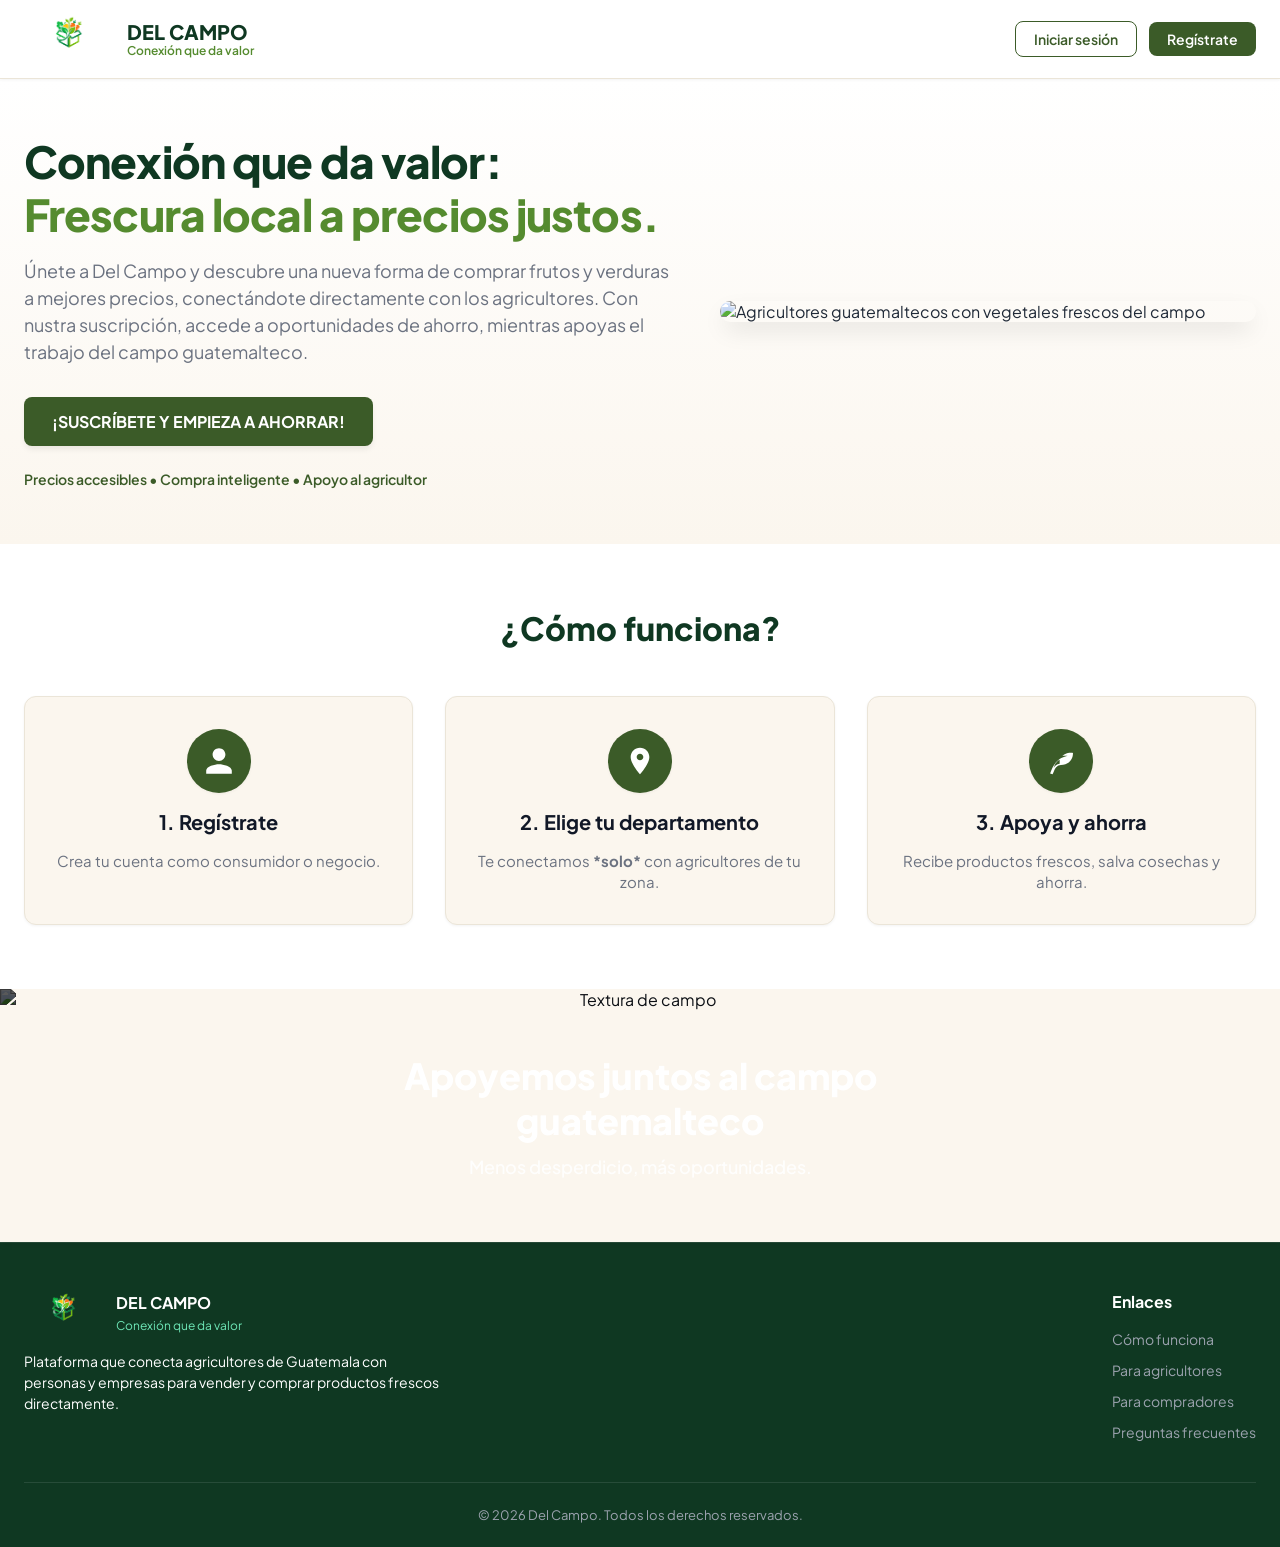
==== perfilUsuario.html @ 49b2fa4a "agregando archivos de proyecto nuevo" ====
<!DOCTYPE html>
<html lang="es">

<head>
  <meta charset="utf-8">
  <meta name="viewport" content="width=device-width, initial-scale=1.0">
  <title>Panel de Control del Agricultor - Del Campo</title>

  <!-- Favicon redondeado -->
  <link rel="icon" href="./assets/LogoDelCampo.png" type="image/png">

  <!-- Phosphor Icons -->
  <script src="https://unpkg.com/@phosphor-icons/web"></script>

  <!-- Estilos Globales Compartidos -->
  <link rel="stylesheet" href="./style/style.css">
</head>

<body class="dashboard-body">

  <!-- Sidebar / Navegación Lateral -->
  <aside class="sidebar" data-purpose="navigation-sidebar">
    <div class="sidebar-top">
      <div class="brand-logo-container">
        <img src="./assets/LogoDelCampo.png" alt="Del Campo Guatemala" class="brand-logo">
        <span class="brand-title">DEL CAMPO</span>
        <span class="brand-tagline">Conexión que da valor</span>
      </div>

      <nav class="sidebar-nav">
        <a href="#" class="nav-item active">
          <i class="ph ph-house"></i>
          <span>Inicio</span>
        </a>
        <a href="marketPlace.html" class="nav-item">
          <i class="ph ph-storefront"></i>
          <span>Mercado</span>
        </a>
        <a href="#" class="nav-item">
          <i class="ph ph-package"></i>
          <span>Productos</span>
        </a>
        <a href="#" class="nav-item">
          <i class="ph ph-circles-four"></i>
          <span>Inventario</span>
        </a>
        <a href="#" class="nav-item">
          <i class="ph ph-shopping-cart"></i>
          <span>Pedidos</span>
        </a>
        <a href="#" class="nav-item">
          <i class="ph ph-chart-line"></i>
          <span>Ventas</span>
        </a>
        <a href="#" class="nav-item">
          <i class="ph ph-currency-circle-dollar"></i>
          <span>Finanzas</span>
        </a>
        <a href="#" class="nav-item">
          <i class="ph ph-chat-circle-dots"></i>
          <span>Mensajes</span>
        </a>
        <a href="#" class="nav-item">
          <i class="ph ph-gear"></i>
          <span>Configuración</span>
        </a>
      </nav>
    </div>

    <div class="sidebar-bottom">
      <a href="https://wa.me/" target="_blank" rel="noopener noreferrer" class="help-card">
        <div class="help-icon-wrapper">
          <i class="ph ph-headset"></i>
        </div>
        <div class="help-text">
          <p class="help-title">¿Necesitas ayuda?</p>
          <p class="help-subtitle">Contáctanos</p>
        </div>
      </a>
    </div>
  </aside>

  <!-- Contenido Principal -->
  <main class="main-content">
    <!-- Header Superior -->
    <header class="dashboard-header">
      <div class="header-greeting">
        <div class="greeting-title">
          <h1 id="greeting-title-text">¡Hola, Juan Pérez!</h1>
          <span class="emoji">🌱</span>
        </div>
        <p class="greeting-subtitle">Panel de Control del Agricultor - Chimaltenango</p>
      </div>

      <div class="header-actions">
        <button id="btn-notifications" class="icon-btn" aria-label="Notificaciones">
          <i class="ph ph-bell"></i>
          <span class="notification-badge">3</span>
        </button>

        <!-- MENÚ FLOTANTE CON DESPLEGABLE Y CERRAR SESIÓN -->
        <div class="user-dropdown-container">
          <button type="button" id="user-menu-btn" class="user-menu-btn" aria-haspopup="true" aria-expanded="false">
            <img id="user-avatar"
              src="https://lh3.googleusercontent.com/aida-public/[base64]"
              alt="Avatar de usuario" class="user-avatar-img">
            <span id="user-display-name" class="user-display-name">Juan Pérez</span>
            <i class="ph ph-caret-down dropdown-icon"></i>
          </button>

          <!-- Menú desplegable -->
          <div id="user-dropdown-menu" class="user-dropdown-menu">
            <div class="dropdown-header">
              <p id="dropdown-user-name" class="dropdown-user-name">Juan Pérez</p>
              <span id="dropdown-user-role" class="dropdown-user-role">Agricultor</span>
            </div>
            <hr class="dropdown-divider">
            <ul class="dropdown-links">
              <li>
                <a href="marketPlace.html"><i class="ph ph-storefront"></i> Ir al Mercado</a>
              </li>
              <li>
                <button type="button" id="btn-logout" class="dropdown-logout-btn">
                  <i class="ph ph-sign-out"></i> Cerrar sesión
                </button>
              </li>
            </ul>
          </div>
        </div>

        <button id="btn-open-upload-modal" class="btn btn-primary">
          <i class="ph ph-cloud-arrow-up"></i> + Subir Nuevo Producto
        </button>

      </div>
    </header>

    <!-- Área del Dashboard -->
    <div class="dashboard-container">
      <!-- Métricas -->
      <section class="metrics-section">
        <h2 class="section-title">Resumen de Mi Finca</h2>
        <div class="metrics-grid">

          <div class="metric-card">
            <div class="metric-body">
              <div class="metric-icon bg-forest">
                <i class="ph ph-chart-line-up"></i>
              </div>
              <div class="metric-data">
                <span class="metric-label">Ventas del Mes</span>
                <span class="metric-value">Q. 2,150.00</span>
              </div>
            </div>
            <div class="metric-footer">
              <a href="#" class="metric-link">Ver detalles</a>
            </div>
          </div>

          <div class="metric-card">
            <div class="metric-body">
              <div class="metric-icon bg-amber">
                <i class="ph ph-package"></i>
              </div>
              <div class="metric-data">
                <span class="metric-label">Pedidos Pendientes</span>
                <span class="metric-value">5 Pedidos</span>
              </div>
            </div>
            <div class="metric-footer">
              <a href="#" class="metric-link">Ver pedidos</a>
            </div>
          </div>

          <div class="metric-card">
            <div class="metric-body">
              <div class="metric-icon bg-[#82B24C]">
                <i class="ph ph-plant"></i>
              </div>
              <div class="metric-data">
                <span class="metric-label">Productos Activos</span>
                <span class="metric-value">14 Cosechas</span>
              </div>
            </div>
            <div class="metric-footer">
              <a href="#" class="metric-link">Ver inventario</a>
            </div>
          </div>

          <div class="metric-card">
            <div class="metric-body">
              <div class="metric-icon bg-gold">
                <i class="ph ph-wallet"></i>
              </div>
              <div class="metric-data">
                <span class="metric-label">Ingresos Totales</span>
                <span class="metric-value">Q. 6,800.00</span>
              </div>
            </div>
            <div class="metric-footer">
              <a href="#" class="metric-link">Ver historial</a>
            </div>
          </div>

        </div>
      </section>

      <!-- Layout Split: Cosechas vs Pedidos -->
      <div class="dashboard-split">
        <!-- Inventario -->
        <section class="inventory-section">
          <h2 class="section-title">Mis Cosechas Actuales (Inventario)</h2>
          <div class="products-grid">

            <article class="product-card">
              <div class="product-card-top">
                <img
                  src="https://lh3.googleusercontent.com/aida-public/[base64]"
                  alt="Zanahoria Segunda" class="product-img">
                <div class="product-details">
                  <h3 class="product-title">Zanahoria Segunda</h3>
                  <p class="product-price"><strong>(Q.2.50/Lb)</strong> - Chimaltenango</p>
                  <p class="product-stock">Cantidad Disponible: <span>75 lbs</span></p>
                  <div class="product-status-row">
                    <span class="status-label">Estado:</span>
                    <span class="badge badge-success">En Venta</span>
                  </div>
                </div>
              </div>
              <div class="product-card-actions">
                <button class="action-btn edit-btn"><i class="ph ph-pencil-simple"></i> Editar</button>
                <button class="action-btn cancel-btn"><i class="ph ph-x-circle"></i> Marcar Agotado</button>
              </div>
            </article>

            <article class="product-card">
              <div class="product-card-top">
                <img
                  src="https://lh3.googleusercontent.com/aida-public/[base64]"
                  alt="Caja Sorpresa" class="product-img">
                <div class="product-details">
                  <h3 class="product-title">Caja Sorpresa</h3>
                  <p class="product-price"><strong>(Q.30.00/Caja)</strong></p>
                  <p class="product-stock">Cantidad Disponible: <span>75 lbs</span></p>
                  <div class="product-status-row">
                    <span class="status-label">Estado:</span>
                    <span class="badge badge-success">En Venta</span>
                  </div>
                </div>
              </div>
              <div class="product-card-actions">
                <button class="action-btn edit-btn"><i class="ph ph-pencil-simple"></i> Editar</button>
                <button class="action-btn cancel-btn"><i class="ph ph-x-circle"></i> Marcar Agotado</button>
              </div>
            </article>

            <article class="product-card">
              <div class="product-card-top">
                <img
                  src="https://lh3.googleusercontent.com/aida-public/[base64]"
                  alt="Tomate Segunda" class="product-img">
                <div class="product-details">
                  <h3 class="product-title">Tomate Segunda</h3>
                  <p class="product-price"><strong>(Q.2.00/Lb)</strong></p>
                  <p class="product-stock">Cantidad Disponible: <span>75 lbs</span></p>
                  <div class="product-status-row">
                    <span class="status-label">Estado:</span>
                    <span class="badge badge-success">En Venta</span>
                  </div>
                </div>
              </div>
              <div class="product-card-actions">
                <button class="action-btn edit-btn"><i class="ph ph-pencil-simple"></i> Editar</button>
                <button class="action-btn cancel-btn"><i class="ph ph-x-circle"></i> Marcar Agotado</button>
              </div>
            </article>

            <article class="product-card">
              <div class="product-card-top">
                <img
                  src="https://lh3.googleusercontent.com/aida-public/[base64]"
                  alt="Maíz Segunda" class="product-img">
                <div class="product-details">
                  <h3 class="product-title">Maíz Segunda</h3>
                  <p class="product-price"><strong>(Q.90.00/Quintal)</strong></p>
                  <p class="product-stock">Cantidad Disponible: <span>90 lbs</span></p>
                  <div class="product-status-row">
                    <span class="status-label">Estado:</span>
                    <span class="badge badge-success">En Venta</span>
                  </div>
                </div>
              </div>
              <div class="product-card-actions">
                <button class="action-btn edit-btn"><i class="ph ph-pencil-simple"></i> Editar</button>
                <button class="action-btn cancel-btn"><i class="ph ph-x-circle"></i> Marcar Agotado</button>
              </div>
            </article>

          </div>
        </section>

        <!-- Pedidos Pendientes -->
        <section class="orders-section">
          <h2 class="section-title">Pedidos por Procesar</h2>
          <div class="orders-list">

            <div class="order-card">
              <div class="order-info">
                <h3 class="order-id">Pedido #112 - Juan Gomez</h3>
                <p class="order-items">Caja Sorpresa (2)</p>
                <p class="order-total">Total: Q.60.00</p>
              </div>
              <button class="btn btn-primary btn-block">
                <span>Procesar Pedido</span>
                <i class="ph ph-arrow-right"></i>
              </button>
            </div>

            <div class="order-card">
              <div class="order-info">
                <h3 class="order-id">Pedido #111 - María López</h3>
                <p class="order-items">Zanahoria (1 Quintal)</p>
                <p class="order-total">Total: Q.110.00</p>
              </div>
              <button class="btn btn-primary btn-block">
                <span>Procesar Pedido</span>
                <i class="ph ph-arrow-right"></i>
              </button>
            </div>

            <div class="orders-footer">
              <a href="#" class="view-all-link">Ver todos los pedidos</a>
            </div>

          </div>
        </section>
      </div>
    </div>
  </main>

  <!-- Modal: Subir Nuevo Producto -->
  <div id="modal-upload" class="modal-overlay">
    <div class="modal-card">
      <button id="btn-close-modal" class="modal-close-btn" aria-label="Cerrar">
        <i class="ph ph-x"></i>
      </button>

      <div class="modal-header">
        <img src="./assets/LogoDelCampo.png" alt="Del Campo Guatemala" class="modal-logo">
        <h3 class="modal-title">Subir Nuevo Producto / Cosecha</h3>
        <p class="modal-subtitle">Publica tus cosechas para compradores locales en Guatemala</p>
      </div>

      <form id="form-upload-product" class="modal-form">
        <div class="form-group">
          <label for="prod-name" class="form-label">Nombre del producto</label>
          <input type="text" id="prod-name" class="form-control" placeholder="Ej. Tomate Manzano, Aguacate Hass"
            required>
        </div>

        <div class="form-row">
          <div class="form-group">
            <label for="prod-category" class="form-label">Categoría</label>
            <select id="prod-category" class="form-control">
              <option>Vegetales</option>
              <option>Frutas</option>
              <option>Legumbres</option>
              <option>Granos y Cereales</option>
              <option>Hierbas y Especias</option>
              <option>Cajas Surtidas</option>
            </select>
          </div>
          <div class="form-group">
            <label for="prod-quality" class="form-label">Calidad / Clasificación</label>
            <select id="prod-quality" class="form-control">
              <option>Primera (Calidad Selecta)</option>
              <option>Segunda (Para rescate con descuento)</option>
              <option>Estándar / Mixta</option>
            </select>
          </div>
        </div>

        <div class="form-row">
          <div class="form-group">
            <label for="prod-price" class="form-label">Precio Unitario (Q)</label>
            <input type="number" id="prod-price" class="form-control" min="0.50" step="0.25" placeholder="Q. 0.00"
              required>
          </div>
          <div class="form-group">
            <label for="prod-unit" class="form-label">Unidad de Medida</label>
            <select id="prod-unit" class="form-control">
              <option>Por Libra (Lb)</option>
              <option>Por Quintal</option>
              <option>Por Caja</option>
              <option>Por Unidad / Mano</option>
              <option>Por Docena</option>
            </select>
          </div>
        </div>

        <div class="form-row">
          <div class="form-group">
            <label for="prod-stock" class="form-label">Cantidad Disponible en Stock</label>
            <input type="number" id="prod-stock" class="form-control" min="1" placeholder="Ej. 100" required>
          </div>
          <div class="form-group">
            <label for="prod-location" class="form-label">Ubicación / Finca</label>
            <input type="text" id="prod-location" class="form-control" value="Chimaltenango, Aldea El Tejar" required>
          </div>
        </div>

        <div class="form-group">
          <label class="form-label">Fotografía del Producto / Cosecha</label>
          <div class="file-dropzone">
            <i class="ph ph-upload-simple"></i>
            <p class="dropzone-text">Haz clic para cargar imagen o arrastra el archivo aquí</p>
            <p class="dropzone-subtext">PNG, JPG o WEBP (Máx. 5MB)</p>
          </div>
        </div>

        <div class="form-group">
          <label for="prod-desc" class="form-label">Descripción breve o notas de frescura</label>
          <textarea id="prod-desc" class="form-control textarea" rows="2"
            placeholder="Ej. Cosechado el día de hoy, 100% libre de agroquímicos fuertes..."></textarea>
        </div>

        <div class="modal-footer">
          <button type="button" id="btn-cancel-modal" class="btn btn-secondary">Cancelar</button>
          <button type="submit" class="btn btn-primary">
            <i class="ph ph-cloud-arrow-up"></i>
            <span>Publicar Producto</span>
          </button>
        </div>
      </form>
    </div>
  </div>

  <!-- Scripts -->
  <script src="./script/script.js"></script>
</body>

</html>
---- style/style.css ----
/* ==========================================================================
   1. VARIABLES Y RESET GLOBAL
   ========================================================================== */
:root {
  /* Paleta Corporativa */
  --color-brand-dark: #0f3822;
  --color-brand-primary: #558b2f;
  --color-brand-hover: #477427;
  --color-brand-button: #3b5b28;
  --color-brand-button-hover: #2c461c;
  --color-orange-accent: #c45e28;
  --color-amber: #e8a34a;
  --color-gold: #dca23f;
  --color-forest: #2a5c3c;

  /* Fondos y Estructura */
  --color-bg-main: #fbf6ee;
  --color-bg-alt: #f4ebe1;
  --color-bg-sidebar: #f7f4ec;
  --color-bg-card: #ffffff;
  --color-bg-hover: #ede7da;

  /* Textos y Bordes */
  --color-text-dark: #1f2937;
  --color-text-muted: #6b7280;
  --color-border: #ebe5d8;
  --color-border-light: #e8e1d3;

  /* Badges */
  --badge-green-bg: #dcfce7;
  --badge-green-text: #166534;

  /* Radios y Sombras */
  --radius-sm: 8px;
  --radius-md: 12px;
  --radius-lg: 16px;
  --radius-full: 9999px;

  --shadow-sm: 0 1px 3px rgba(0, 0, 0, 0.05);
  --shadow-md: 0 4px 6px -1px rgba(0, 0, 0, 0.08);
  --shadow-lg: 0 10px 25px -5px rgba(0, 0, 0, 0.15);

  --font-main: "Plus Jakarta Sans", system-ui, -apple-system, sans-serif;
  --transition-fast: 0.2s ease;
}

* {
  box-sizing: border-box;
  margin: 0;
  padding: 0;
}

html {
  scroll-behavior: smooth;
}

body {
  font-family: var(--font-main);
  background-color: var(--color-bg-main);
  color: var(--color-text-dark);
  min-height: 100vh;
  -webkit-font-smoothing: antialiased;
}

img {
  max-width: 100%;
  height: auto;
  display: block;
}

a {
  text-decoration: none;
  color: inherit;
}

button {
  font-family: inherit;
  cursor: pointer;
  border: none;
  background: none;
}

.hidden {
  display: none !important;
}

.bg-light {
  background-color: var(--color-bg-main);
}

/* ==========================================================================
   2. BOTONES Y COMPONENTES GENERALES
   ========================================================================== */
.btn {
  display: inline-flex;
  align-items: center;
  justify-content: center;
  gap: 0.5rem;
  font-size: 0.875rem;
  font-weight: 600;
  padding: 0.625rem 1.25rem;
  border-radius: var(--radius-sm);
  transition: all var(--transition-fast);
  cursor: pointer;
  border: none;
  box-shadow: var(--shadow-sm);
  text-decoration: none;
}

.btn:active {
  transform: scale(0.97);
}

.btn-primary {
  background-color: var(--color-brand-dark);
  color: #ffffff;
}

.btn-primary:hover {
  background-color: #184e31;
}

.btn-primary-dark {
  background-color: var(--color-brand-button);
  color: #ffffff;
}

.btn-primary-dark:hover {
  background-color: var(--color-brand-button-hover);
}

.btn-outline-dark {
  border: 1px solid #374151;
  color: #374151;
  background: transparent;
}

.btn-outline-dark:hover {
  background: #374151;
  color: #ffffff;
}

.btn-light {
  background-color: #ffffff;
  color: var(--color-brand-dark);
}

.btn-light:hover {
  background-color: #f3f4f6;
}

.btn-secondary {
  background-color: #f3f4f6;
  color: #374151;
  border: 1px solid #d1d5db;
}

.btn-secondary:hover {
  background-color: #e5e7eb;
}

.btn-block {
  width: 100%;
}

/* ==========================================================================
   3. ESTILOS LANDING PAGE (index.html)
   ========================================================================== */
/* Header Principal Landing */
.site-header {
  background-color: #ffffff;
  border-bottom: 1px solid var(--color-border);
  position: sticky;
  top: 0;
  z-index: 50;
  box-shadow: var(--shadow-sm);
}

.site-header .header-container {
  max-width: 1280px;
  margin: 0 auto;
  padding: 0.875rem 1.5rem;
  display: flex;
  align-items: center;
  justify-content: space-between;
}

.brand-logo {
  display: flex;
  align-items: center;
  gap: 0.75rem;
}

.brand-logo img {
  height: 50px;
  width: auto;
  object-fit: contain;
}

.brand-info {
  display: flex;
  flex-direction: column;
}

.brand-title {
  font-weight: 800;
  font-size: 1.25rem;
  color: var(--color-brand-dark);
  line-height: 1.1;
}

.brand-tagline {
  font-size: 0.75rem;
  color: var(--color-brand-primary);
  font-weight: 600;
}

.nav-actions {
  display: flex;
  align-items: center;
  gap: 0.75rem;
}

.btn-login {
  padding: 0.5rem 1.125rem;
  font-size: 0.875rem;
  font-weight: 600;
  color: var(--color-brand-button);
  border: 1px solid var(--color-brand-button);
  border-radius: var(--radius-sm);
  transition: all var(--transition-fast);
}

.btn-login:hover {
  background-color: var(--color-bg-hover);
}

.btn-register {
  padding: 0.5rem 1.125rem;
  font-size: 0.875rem;
  font-weight: 600;
  color: #ffffff;
  background-color: var(--color-brand-button);
  border-radius: var(--radius-sm);
  transition: all var(--transition-fast);
}

.btn-register:hover {
  background-color: var(--color-brand-button-hover);
}

/* Hero Section */
.hero-section {
  padding: 3.5rem 1.5rem;
  background: linear-gradient(180deg, #ffffff 0%, var(--color-bg-main) 100%);
}

.hero-container {
  max-width: 1280px;
  margin: 0 auto;
  display: grid;
  grid-template-columns: 1fr;
  gap: 2.5rem;
  align-items: center;
}

@media (min-width: 768px) {
  .hero-container {
    grid-template-columns: 1.1fr 0.9fr;
  }
}

.hero-title {
  font-size: 2.25rem;
  font-weight: 800;
  line-height: 1.2;
  color: var(--color-brand-dark);
  letter-spacing: -0.02em;
}

@media (min-width: 768px) {
  .hero-title {
    font-size: 2.75rem;
  }
}

.hero-title span {
  color: var(--color-brand-primary);
}

.hero-description {
  font-size: 1.125rem;
  color: var(--color-text-muted);
  margin-top: 1rem;
  margin-bottom: 2rem;
  line-height: 1.5;
}

.hero-actions {
  display: flex;
  flex-wrap: wrap;
  gap: 1rem;
}

.btn-cta-primary {
  padding: 0.875rem 1.75rem;
  background-color: var(--color-brand-button);
  color: #ffffff;
  font-size: 1rem;
  font-weight: 700;
  border-radius: var(--radius-sm);
  box-shadow: var(--shadow-md);
  transition: background-color var(--transition-fast);
}

.btn-cta-primary:hover {
  background-color: var(--color-brand-button-hover);
}

/* .btn-cta-secondary {
  padding: 0.875rem 1.75rem;
  background-color: transparent;
  color: var(--color-brand-button);
  border: 2px solid var(--color-brand-button);
  font-size: 1rem;
  font-weight: 700;
  border-radius: var(--radius-sm);
  transition: all var(--transition-fast);
}

.btn-cta-secondary:hover {
  background-color: rgba(59, 91, 40, 0.08);
} */

.hero-subtext {
  font-size: 0.875rem;
  color: var(--color-brand-button);
  font-weight: 600;
  margin-top: 0.5rem;
}

.hero-visual-frame {
  border-radius: var(--radius-lg);
  overflow: hidden;
  box-shadow: var(--shadow-lg);
  max-height: 420px;
}

.hero-visual-frame img {
  width: 100%;
  height: 100%;
  object-fit: cover;
}

/* Cómo funciona */
.how-it-works {
  padding: 4rem 1.5rem;
  background-color: #ffffff;
}

.section-container {
  max-width: 1280px;
  margin: 0 auto;
}

.how-it-works .section-title {
  text-align: center;
  font-size: 2rem;
  font-weight: 800;
  color: var(--color-brand-dark);
  margin-bottom: 3rem;
}

.steps-grid {
  display: grid;
  grid-template-columns: repeat(1, 1fr);
  gap: 2rem;
}

@media (min-width: 768px) {
  .steps-grid {
    grid-template-columns: repeat(3, 1fr);
  }
}

.step-card {
  background-color: var(--color-bg-main);
  border: 1px solid var(--color-border);
  border-radius: var(--radius-md);
  padding: 2rem 1.5rem;
  text-align: center;
  display: flex;
  flex-direction: column;
  align-items: center;
  gap: 1rem;
  box-shadow: var(--shadow-sm);
}

.step-icon-badge {
  width: 64px;
  height: 64px;
  border-radius: 50%;
  background-color: var(--color-brand-button);
  color: #ffffff;
  display: flex;
  align-items: center;
  justify-content: center;
  box-shadow: var(--shadow-sm);
}

.step-icon-badge svg {
  width: 32px;
  height: 32px;
  fill: currentColor;
}

.step-title {
  font-size: 1.25rem;
  font-weight: 700;
  color: #111827;
}

.step-desc {
  font-size: 0.9375rem;
  color: var(--color-text-muted);
  line-height: 1.4;
}

/* Banner Apoyo */
.support-banner {
  position: relative;
  /* max-width: 1280px; */
  /* margin: 3rem auto; */
  overflow: hidden;
  padding: 4rem 2rem;
  text-align: center;
  box-shadow: var(--shadow-md);
}

.banner-bg-overlay {
  position: absolute;
  inset: 0;
  z-index: 1;
}

.banner-bg-overlay img {
  width: 100%;
  height: 100%;
  object-fit: cover;
  filter: brightness(0.35);
}

.banner-content {
  position: relative;
  z-index: 2;
  color: #ffffff;
  max-width: 700px;
  margin: 0 auto;
}

.banner-title {
  font-size: 2.25rem;
  font-weight: 800;
  margin-bottom: 0.75rem;
}

.banner-subtitle {
  font-size: 1.125rem;
  opacity: 0.9;
  font-weight: 500;
}

/* Footer Principal */
.main-footer {
  background-color: var(--color-brand-dark);
  color: #ffffff;
  padding: 3rem 1.5rem 1.5rem;
  border-top: 1px solid rgba(255, 255, 255, 0.1);
}

.footer-container {
  max-width: 1280px;
  margin: 0 auto;
  display: flex;
  flex-wrap: wrap;
  justify-content: space-between;
  gap: 2.5rem;
}

.footer-brand {
  max-width: 420px;
  display: flex;
  flex-direction: column;
  gap: 1rem;
}

.footer-logo {
  display: flex;
  align-items: center;
  gap: 0.75rem;
}

.footer-logo img {
  height: 44px;
  width: auto;
  object-fit: contain;
}

.footer-links h4 {
  font-size: 1rem;
  font-weight: 700;
  margin-bottom: 1rem;
  color: #ffffff;
}

.footer-links ul {
  list-style: none;
  display: flex;
  flex-direction: column;
  gap: 0.625rem;
}

.footer-links a {
  color: #9ca3af;
  font-size: 0.875rem;
  transition: color var(--transition-fast);
}

.footer-links a:hover {
  color: #ffffff;
}

.footer-copyright {
  max-width: 1280px;
  margin: 2.5rem auto 0;
  padding-top: 1.5rem;
  border-top: 1px solid rgba(255, 255, 255, 0.1);
  text-align: center;
  font-size: 0.8125rem;
  color: #9ca3af;
}

/* ==========================================================================
   4. ESTILOS EXCLUSIVOS MARKETPLACE (marketPlace.html)
   ========================================================================== */
.main-header {
  background-color: #ffffff;
  border-bottom: 1px solid var(--color-border);
  position: sticky;
  top: 0;
  z-index: 50;
  box-shadow: var(--shadow-sm);
}

.main-header .header-container {
  max-width: 1280px;
  margin: 0 auto;
  padding: 0.875rem 1.5rem;
  display: flex;
  align-items: center;
  justify-content: space-between;
  gap: 1.5rem;
  flex-wrap: wrap;
}

.logo-link {
  display: flex;
  align-items: center;
  gap: 0.75rem;
  flex-shrink: 0;
}

.logo-img {
  height: 48px;
  width: auto;
  object-fit: contain;
}

.logo-text {
  display: flex;
  flex-direction: column;
}

.logo-title {
  font-weight: 800;
  font-size: 1.25rem;
  letter-spacing: -0.02em;
  color: var(--color-brand-dark);
}

.logo-subtitle {
  font-size: 0.75rem;
  color: var(--color-text-muted);
  font-weight: 500;
}

.search-container {
  flex: 1;
  max-width: 550px;
  min-width: 260px;
}

.search-form {
  position: relative;
  display: flex;
  align-items: center;
}

.search-input {
  width: 100%;
  background-color: #fafafa;
  border: 1px solid #d1d5db;
  border-radius: var(--radius-sm);
  padding: 0.65rem 3rem 0.65rem 1rem;
  font-size: 0.875rem;
  color: var(--color-text-dark);
  transition: var(--transition-fast);
}

.search-input:focus {
  outline: none;
  border-color: var(--color-brand-primary);
  box-shadow: 0 0 0 3px rgba(85, 139, 47, 0.2);
}

.search-btn {
  position: absolute;
  right: 4px;
  width: 36px;
  height: 36px;
  background-color: var(--color-brand-button);
  color: #ffffff;
  border-radius: 6px;
  display: flex;
  align-items: center;
  justify-content: center;
  transition: var(--transition-fast);
}

.search-btn:hover {
  background-color: var(--color-brand-button-hover);
}

.header-actions {
  display: flex;
  align-items: center;
  gap: 1.25rem;
  flex-wrap: wrap;
}

.location-picker .location-btn {
  display: flex;
  align-items: center;
  gap: 0.5rem;
  font-size: 0.8125rem;
  color: #374151;
  background: #f3f4f6;
  padding: 0.5rem 0.875rem;
  border-radius: var(--radius-full);
  border: 1px solid var(--color-border);
}

.location-icon {
  color: var(--color-brand-primary);
}
.dropdown-icon {
  font-size: 0.75rem;
  color: #9ca3af;
}

.user-profile-btn {
  display: flex;
  align-items: center;
  gap: 0.625rem;
  text-decoration: none;
}

.user-avatar {
  width: 40px;
  height: 40px;
  border-radius: 50%;
  overflow: hidden;
  border: 1px solid var(--color-border);
  flex-shrink: 0;
}

.user-avatar img {
  width: 100%;
  height: 100%;
  object-fit: cover;
}

.user-name {
  font-size: 0.875rem;
  font-weight: 600;
  color: var(--color-text-dark);
}

.cart-icon-btn {
  position: relative;
  font-size: 1.25rem;
  color: #374151;
  padding: 0.5rem;
}

.cart-badge {
  position: absolute;
  top: -2px;
  right: -2px;
  background-color: var(--color-brand-button);
  color: #ffffff;
  font-size: 11px;
  font-weight: 700;
  width: 20px;
  height: 20px;
  border-radius: 50%;
  display: flex;
  align-items: center;
  justify-content: center;
  border: 2px solid #ffffff;
}

.main-layout {
  max-width: 1280px;
  margin: 0 auto;
  padding: 1.5rem;
  display: flex;
  flex-direction: column;
  gap: 2rem;
}

.categories-section {
  width: 100%;
  overflow-x: auto;
  padding-bottom: 0.5rem;
}

.categories-grid {
  display: flex;
  gap: 1.25rem;
  justify-content: flex-start;
}

@media (min-width: 768px) {
  .categories-grid {
    justify-content: center;
  }
}

.category-item {
  display: flex;
  flex-direction: column;
  align-items: center;
  gap: 0.5rem;
  min-width: 72px;
  text-decoration: none;
}

.category-avatar {
  width: 64px;
  height: 64px;
  border-radius: 50%;
  overflow: hidden;
  border: 2px solid var(--color-border);
  background-color: #ffffff;
  box-shadow: var(--shadow-sm);
  transition:
    transform var(--transition-fast),
    border-color var(--transition-fast);
}

.category-avatar img {
  width: 100%;
  height: 100%;
  object-fit: cover;
}

.category-item:hover .category-avatar {
  transform: translateY(-3px);
  border-color: var(--color-brand-primary);
}

.category-label {
  font-size: 0.8125rem;
  font-weight: 600;
  color: var(--color-text-dark);
}

.promo-banners-grid {
  display: grid;
  grid-template-columns: 1fr;
  gap: 1.25rem;
}

@media (min-width: 768px) {
  .promo-banners-grid {
    grid-template-columns: repeat(3, 1fr);
  }
}

.promo-card {
  border-radius: var(--radius-md);
  padding: 1.5rem;
  display: flex;
  justify-content: space-between;
  align-items: center;
  position: relative;
  overflow: hidden;
  min-height: 160px;
  box-shadow: var(--shadow-sm);
}

.promo-box {
  background-color: #eaf3e6;
}
.promo-wholesale {
  background-color: #fef3e8;
}
.promo-broccoli {
  background-color: #1b432c;
}

.promo-content {
  display: flex;
  flex-direction: column;
  gap: 0.5rem;
  z-index: 2;
  max-width: 60%;
}

.promo-tag {
  font-size: 0.6875rem;
  font-weight: 800;
  padding: 0.2rem 0.5rem;
  border-radius: 4px;
  width: fit-content;
}

.tag-green {
  background-color: #cce9be;
  color: #1e4d13;
}
.tag-orange {
  background-color: #fde2ca;
  color: #8a3b08;
}
.tag-light-green {
  background-color: #3b704c;
  color: #ffffff;
}

.promo-title {
  font-size: 1.125rem;
  font-weight: 800;
  line-height: 1.2;
  color: #111827;
}

.promo-subtitle {
  font-size: 0.8125rem;
  color: #4b5563;
}

.text-white {
  color: #ffffff !important;
}
.text-white-90 {
  color: rgba(255, 255, 255, 0.9) !important;
}

.promo-img-wrapper {
  width: 100px;
  height: 100px;
  border-radius: 50%;
  overflow: hidden;
  flex-shrink: 0;
}

.promo-img-wrapper img {
  width: 100%;
  height: 100%;
  object-fit: cover;
}

.products-section .products-grid {
  display: grid;
  grid-template-columns: repeat(1, 1fr);
  gap: 1.25rem;
}





/* ==========================================================================
   INVENTARIO CON SCROLL INTERNO INDEPENDIENTE
   ========================================================================== */

/* 1. Delimitar la altura de la cuadrícula de productos y habilitar el scroll */
.products-grid {
  max-height: 400px;          /* Altura máxima visible antes de activar scroll */
  overflow-y: auto;           /* Muestra la barra de scroll vertical solo si es necesario */
  padding-right: 0.5rem;      /* Margen interno derecho para despejar la barra de scroll */
}

/* 2. Estilizar la barra de scroll interna para un acabado limpio y moderno */
.products-grid::-webkit-scrollbar {
  width: 6px;
}

.products-grid::-webkit-scrollbar-track {
  background: #f1f5f9;
  border-radius: 8px;
}

.products-grid::-webkit-scrollbar-thumb {
  background: #cbd5e1;
  border-radius: 8px;
}

.products-grid::-webkit-scrollbar-thumb:hover {
  background: #94a3b8;
}




@media (min-width: 480px) {
  .products-section .products-grid {
    grid-template-columns: repeat(2, 1fr);
  }
}

@media (min-width: 768px) {
  .products-section .products-grid {
    grid-template-columns: repeat(3, 1fr);
  }
}

@media (min-width: 1024px) {
  .products-section .products-grid {
    grid-template-columns: repeat(5, 1fr);
  }
}

.products-section .product-card {
  background-color: #ffffff;
  border: 1px solid var(--color-border);
  border-radius: var(--radius-md);
  overflow: hidden;
  display: flex;
  flex-direction: column;
  box-shadow: var(--shadow-sm);
  transition:
    transform var(--transition-fast),
    box-shadow var(--transition-fast);
}

.products-section .product-card:hover {
  transform: translateY(-3px);
  box-shadow: var(--shadow-md);
}

.products-section .product-img-wrapper {
  height: 160px;
  width: 100%;
  overflow: hidden;
  background-color: #f9fafb;
}

.products-section .product-img-wrapper img {
  width: 100%;
  height: 100%;
  object-fit: cover;
  transition: transform 0.3s ease;
}

.products-section .product-card:hover .product-img-wrapper img {
  transform: scale(1.05);
}

.products-section .product-details {
  padding: 1rem;
  flex: 1;
  display: flex;
  flex-direction: column;
  justify-content: space-between;
  gap: 0.75rem;
}

.product-distance {
  display: flex;
  align-items: center;
  gap: 0.35rem;
  font-size: 0.75rem;
  color: var(--color-brand-primary);
  font-weight: 600;
  margin-bottom: 0.25rem;
}

.products-section .product-title {
  font-size: 0.9375rem;
  font-weight: 700;
  color: #111827;
  line-height: 1.25;
}

.product-vendor {
  font-size: 0.75rem;
  color: var(--color-text-muted);
  margin-top: 0.15rem;
}

.product-action-block {
  display: flex;
  flex-direction: column;
  gap: 0.5rem;
}

.product-price-row {
  display: flex;
  align-items: baseline;
  gap: 0.5rem;
}

.price-current {
  font-size: 1.125rem;
  font-weight: 800;
  color: #111827;
}

.price-unit {
  font-size: 0.75rem;
  font-weight: 500;
  color: #6b7280;
}

.price-old {
  font-size: 0.8125rem;
  color: #9ca3af;
  text-decoration: line-through;
}

.btn-add-cart {
  width: 100%;
  padding: 0.5rem 0.75rem;
  background-color: var(--color-brand-button);
  color: #ffffff;
  border-radius: var(--radius-sm);
  font-size: 0.8125rem;
  font-weight: 600;
  display: flex;
  align-items: center;
  justify-content: center;
  gap: 0.5rem;
  transition: background-color var(--transition-fast);
}

.btn-add-cart:hover {
  background-color: var(--color-brand-button-hover);
}

.toast {
  position: fixed;
  bottom: 2rem;
  right: 2rem;
  background-color: #111827;
  color: #ffffff;
  padding: 0.875rem 1.25rem;
  border-radius: var(--radius-md);
  display: flex;
  align-items: center;
  gap: 0.75rem;
  box-shadow: var(--shadow-lg);
  z-index: 200;
  opacity: 0;
  transform: translateY(20px);
  pointer-events: none;
  transition: all 0.3s ease;
}

.toast.show {
  opacity: 1;
  transform: translateY(0);
  pointer-events: auto;
}

.toast-icon {
  color: #4ade80;
  font-size: 1.25rem;
}

/* ==========================================================================
   5. ESTILOS EXCLUSIVOS DASHBOARD (perfilUsuario.html)
   ========================================================================== */
body.dashboard-body {
  height: 100vh; /* Asegura que el body ocupe toda la altura de la ventana del navegador */
  margin: 0;
  overflow: hidden; /* Oculta barras de scroll globales */
  display: flex;
  flex-direction: column;
  min-height: 100vh;
}

@media (min-width: 768px) {
  body.dashboard-body {
    flex-direction: row;
  }
}

.sidebar {
  position: fixed;
  top: 0;
  left: 0;
  width: 260px;               /* Ajusta al ancho que tenga tu sidebar */
  height: 100vh;              /* Ocupa el 100% del alto de la ventana del navegador */
  display: flex;
  flex-direction: column;
  justify-content: space-between;
  z-index: 100;
  background-color: var(--color-bg-sidebar);
  border-right: 1px solid var(--color-border);
  flex-shrink: 0; /* Evita que el sidebar se reduzca en pantallas pequeñas */
}
/* Compensación del contenedor principal para que no quede tapado por el sidebar */
.main-content {
  margin-left: 260px;         /* Debe ser igual o ligeramente mayor al ancho del sidebar */
}





@media (min-width: 768px) {
  .sidebar {
    width: 260px;
    min-height: 100vh;
  }
}

.sidebar-top {
  padding: 1.25rem;
}

.brand-logo-container {
  display: flex;
  flex-direction: column;
  align-items: center;
  gap: 0.5rem;
  padding-bottom: 1.25rem;
  margin-bottom: 1rem;
  border-bottom: 1px solid var(--color-border-light);
}

.brand-logo-container .brand-logo {
  max-width: 130px;
  height: auto;
  object-fit: contain;
}

.brand-slogan {
  font-size: 0.75rem;
  font-weight: 600;
  color: var(--color-brand-primary);
  text-align: center;
}

.sidebar-nav {
  display: flex;
  flex-direction: column;
  gap: 0.35rem;
}

.nav-item {
  display: flex;
  align-items: center;
  gap: 0.875rem;
  padding: 0.65rem 1rem;
  border-radius: var(--radius-sm);
  color: var(--color-text-dark);
  font-size: 0.875rem;
  font-weight: 500;
  transition: background-color var(--transition-fast);
}

.nav-item:hover {
  background-color: var(--color-bg-hover);
}

.nav-item.active {
  background-color: var(--color-brand-primary);
  color: #ffffff;
  font-weight: 600;
}

.nav-item.active i {
  color: #ffffff;
}

.sidebar-bottom {
  padding: 1.25rem;
  border-top: 1px solid var(--color-border-light);
}

.help-card {
  display: flex;
  align-items: center;
  gap: 0.75rem;
  background: #edf4e8;
  padding: 0.875rem;
  border-radius: var(--radius-md);
  border: 1px solid #d2e0cb;
  transition: transform var(--transition-fast);
}

.help-card:hover {
  transform: translateY(-2px);
}

.help-icon-wrapper {
  width: 38px;
  height: 38px;
  background-color: var(--color-brand-primary);
  color: #ffffff;
  border-radius: 50%;
  display: flex;
  align-items: center;
  justify-content: center;
  font-size: 1.25rem;
  flex-shrink: 0;
}

.help-title {
  font-size: 0.8125rem;
  font-weight: 700;
  color: var(--color-brand-dark);
}

.help-subtitle {
  font-size: 0.75rem;
  color: var(--color-brand-primary);
}

.main-content {
  flex: 1;
  min-width: 0;
  display: flex;
  flex-direction: column;
}

.dashboard-header {
  padding: 1.25rem 2rem;
  background-color: #ffffff;
  border-bottom: 1px solid var(--color-border);
  display: flex;
  align-items: center;
  justify-content: space-between;
  gap: 1.5rem;
  flex-wrap: wrap;
}

.greeting-title {
  display: flex;
  align-items: center;
  gap: 0.5rem;
}

.greeting-title h1 {
  font-size: 1.5rem;
  font-weight: 800;
  color: var(--color-brand-dark);
}

.greeting-title .emoji {
  font-size: 1.35rem;
}

.greeting-subtitle {
  font-size: 0.875rem;
  color: var(--color-text-muted);
  margin-top: 0.25rem;
}

.icon-btn {
  position: relative;
  width: 42px;
  height: 42px;
  border-radius: 50%;
  border: 1px solid #e5e7eb;
  background-color: #ffffff;
  display: flex;
  align-items: center;
  justify-content: center;
  font-size: 1.25rem;
  color: #374151;
  transition: background-color var(--transition-fast);
}

.icon-btn:hover {
  background-color: #f3f4f6;
  color: var(--color-brand-primary);
}

.notification-badge {
  position: absolute;
  top: 2px;
  right: 2px;
  background-color: var(--color-orange-accent);
  color: #ffffff;
  font-size: 0.6875rem;
  font-weight: 700;
  width: 18px;
  height: 18px;
  border-radius: 50%;
  display: flex;
  align-items: center;
  justify-content: center;
  border: 2px solid #ffffff;
}

.user-profile-menu {
  display: flex;
  align-items: center;
  gap: 0.75rem;
  padding: 0.35rem 0.75rem;
  border: 1px solid #e5e7eb;
  border-radius: var(--radius-full);
  background-color: #ffffff;
  cursor: pointer;
}

.profile-avatar {
  width: 40px;
  height: 40px;
  border-radius: 50%;
  object-fit: cover;
  border: 1px solid var(--color-border);
  flex-shrink: 0;
}

.profile-info {
  display: flex;
  flex-direction: column;
  line-height: 1.2;
}

.profile-name {
  font-size: 0.875rem;
  font-weight: 700;
  color: #111827;
}

.profile-role {
  font-size: 0.75rem;
  color: var(--color-text-muted);
}

.profile-arrow {
  font-size: 0.875rem;
  color: #9ca3af;
}

.dashboard-container {
  padding: 2rem;
  display: flex;
  flex-direction: column;
  gap: 2rem;
  overflow-y: auto;
}

.section-title {
  font-size: 1.125rem;
  font-weight: 800;
  color: var(--color-brand-dark);
  margin-bottom: 1rem;
}

.metrics-grid {
  display: grid;
  grid-template-columns: repeat(1, 1fr);
  gap: 1.25rem;
}

@media (min-width: 640px) {
  .metrics-grid {
    grid-template-columns: repeat(2, 1fr);
  }
}

@media (min-width: 1024px) {
  .metrics-grid {
    grid-template-columns: repeat(4, 1fr);
  }
}

.metric-card {
  background-color: #ffffff;
  border: 1px solid var(--color-border);
  border-radius: var(--radius-md);
  padding: 1.25rem;
  box-shadow: var(--shadow-sm);
  display: flex;
  flex-direction: column;
  justify-content: space-between;
  gap: 1rem;
  transition:
    transform var(--transition-fast),
    box-shadow var(--transition-fast);
}

.metric-card:hover {
  transform: translateY(-2px);
  box-shadow: var(--shadow-md);
}

.metric-body {
  display: flex;
  align-items: center;
  gap: 1rem;
}

.metric-icon {
  width: 48px;
  height: 48px;
  border-radius: 50%;
  display: flex;
  align-items: center;
  justify-content: center;
  font-size: 1.5rem;
  color: #ffffff;
  flex-shrink: 0;
}

.bg-forest {
  background-color: var(--color-forest);
}
.bg-amber {
  background-color: var(--color-amber);
}
.bg-gold {
  background-color: var(--color-gold);
}
.bg-\[\#82B24C\],
div[class*="82B24C"] {
  background-color: #82b24c;
}

.metric-data {
  display: flex;
  flex-direction: column;
}

.metric-label {
  font-size: 0.8125rem;
  font-weight: 500;
  color: var(--color-text-muted);
}

.metric-value {
  font-size: 1.25rem;
  font-weight: 800;
  color: #111827;
  margin-top: 0.15rem;
}

.metric-footer {
  border-top: 1px solid var(--color-bg-alt);
  padding-top: 0.5rem;
}

.metric-link {
  font-size: 0.8125rem;
  font-weight: 600;
  color: var(--color-brand-primary);
}

.dashboard-split {
  display: grid;
  grid-template-columns: 1fr;
  gap: 2rem;
}

@media (min-width: 1100px) {
  .dashboard-split {
    grid-template-columns: 2.2fr 1fr;
  }
}

.inventory-section .products-grid {
  display: grid;
  grid-template-columns: repeat(1, 1fr);
  gap: 1.25rem;
}

@media (min-width: 640px) {
  .inventory-section .products-grid {
    grid-template-columns: repeat(2, 1fr);
  }
}

.inventory-section .product-card {
  background-color: #ffffff;
  border: 1px solid var(--color-border);
  border-radius: var(--radius-md);
  overflow: hidden;
  display: flex;
  flex-direction: column;
  justify-content: space-between;
  box-shadow: var(--shadow-sm);
  transition:
    transform var(--transition-fast),
    box-shadow var(--transition-fast);
}

.inventory-section .product-card:hover {
  transform: translateY(-2px);
  box-shadow: var(--shadow-md);
}

.product-card-top {
  display: flex;
  flex-direction: column;
}

.inventory-section .product-img {
  width: 100%;
  height: 160px;
  object-fit: cover;
}

.inventory-section .product-details {
  padding: 1rem;
  display: flex;
  flex-direction: column;
  gap: 0.35rem;
}

.inventory-section .product-title {
  font-size: 1rem;
  font-weight: 700;
  color: #111827;
}

.product-price {
  font-size: 0.875rem;
  color: #374151;
}
.product-stock {
  font-size: 0.8125rem;
  color: var(--color-text-muted);
}
.product-stock span {
  font-weight: 700;
  color: #111827;
}

.product-status-row {
  display: flex;
  align-items: center;
  gap: 0.5rem;
  margin-top: 0.25rem;
}

.status-label {
  font-size: 0.75rem;
  color: var(--color-text-muted);
}

.badge {
  font-size: 0.75rem;
  font-weight: 600;
  padding: 0.15rem 0.5rem;
  border-radius: 4px;
}

.badge-success {
  background-color: var(--badge-green-bg);
  color: var(--badge-green-text);
}

.product-card-actions {
  display: flex;
  gap: 0.5rem;
  padding: 0.75rem 1rem;
  background-color: #fafafa;
  border-top: 1px solid var(--color-border);
}

.action-btn {
  flex: 1;
  padding: 0.45rem 0.5rem;
  font-size: 0.75rem;
  font-weight: 600;
  border-radius: 6px;
  display: flex;
  align-items: center;
  justify-content: center;
  gap: 0.35rem;
  transition: all var(--transition-fast);
}

.edit-btn {
  background-color: #ffffff;
  border: 1px solid #d1d5db;
  color: #374151;
}

.edit-btn:hover {
  background-color: #f3f4f6;
  color: #111827;
}

.cancel-btn {
  background-color: #fef2f2;
  border: 1px solid #fca5a5;
  color: #dc2626;
}

.cancel-btn:hover {
  background-color: #fee2e2;
}

.orders-list {
  display: flex;
  flex-direction: column;
  gap: 1rem;
}

.order-card {
  background-color: #ffffff;
  border: 1px solid var(--color-border);
  border-radius: var(--radius-md);
  padding: 1.25rem;
  display: flex;
  flex-direction: column;
  gap: 1rem;
  box-shadow: var(--shadow-sm);
}

.order-info {
  display: flex;
  flex-direction: column;
  gap: 0.25rem;
}

.order-id {
  font-size: 0.9375rem;
  font-weight: 700;
  color: #111827;
}
.order-items {
  font-size: 0.875rem;
  color: #4b5563;
}
.order-total {
  font-size: 0.875rem;
  font-weight: 700;
  color: var(--color-brand-dark);
}

.orders-footer {
  text-align: center;
  margin-top: 0.5rem;
}

.view-all-link {
  font-size: 0.875rem;
  font-weight: 600;
  color: var(--color-brand-primary);
}

/* ==========================================================================
   MODALES Y FORMULARIOS (Control de Visibilidad Ajustado)
   ========================================================================== */
.modal-overlay {
  display: flex; /* Utiliza flexbox para centrar el contenido del modal */
  position: fixed; /* Fija la superposición en toda la pantalla */
  inset: 0;/* Equivalente a top: 0; right: 0; bottom: 0; left: 0; */
  z-index: 100; /* Asegura que la superposición esté por encima de otros elementos */
  align-items: center; /* Centra verticalmente el contenido del modal */
  justify-content: center; /* Centra horizontalmente el contenido del modal */
  background-color: rgba(0, 0, 0, 0.6);
  backdrop-filter: blur(5px); /* Aplica un desenfoque al fondo detrás del modal */
  padding: 1rem; /* Añade un poco de espacio alrededor del modal */
  opacity: 0; /* Inicialmente invisible */
  visibility: hidden; /* Inicialmente no visible */
  pointer-events: none; /* Evita la interacción cuando está oculto */
  
  /* transition: opacity 0.3s ease, visibility 0.3s ease; */
}

.modal-overlay.active {
  opacity: 1;
  visibility: visible;
  pointer-events: auto;
}

.modal-overlay.hidden {
  opacity: 0;
  visibility: hidden !important;
  pointer-events: none !important;
}

.modal-card {
  position: relative;
  background-color: #ffffff;
  border-radius: var(--radius-lg);
  padding: 2rem 1.75rem 1.75rem;
  max-width: 500px;
  width: 100%;
  box-shadow: var(--shadow-lg);
  max-height: 90vh;
  overflow-y: auto;
  display: flex;
  flex-direction: column;
  gap: 1.25rem;
}

/* Botón cerrar modal */
.btn-close-modal {
  position: absolute;
  top: 1rem;
  right: 1rem;
  width: 32px;
  height: 32px;
  border-radius: 50%;
  background-color: #f3f4f6;
  color: #6b7280;
  display: flex;
  align-items: center;
  justify-content: center;
  transition: all var(--transition-fast);
  border: none;
  cursor: pointer;
  z-index: 10;
}

.btn-close-modal:hover {
  background-color: #e5e7eb;
  color: #111827;
}

/* Header Modal Autenticación */
.modal-header {
  display: flex;
  flex-direction: column;
  align-items: center;
  text-align: center;
  border-bottom: 1px solid var(--color-border);
  padding-bottom: 1.25rem;
}

.modal-header img {
  max-width: 90px;
  height: auto;
  object-fit: contain;
  margin-bottom: 0.75rem;
  border-radius: var(--radius-sm);
}

.modal-title {
  font-size: 1.25rem;
  font-weight: 800;
  color: var(--color-brand-dark);
}

.modal-subtitle {
  font-size: 0.8125rem;
  color: var(--color-text-muted);
  margin-top: 0.25rem;
}

/* Pestañas Login / Registro */
.modal-tabs {
  display: flex;
  border-bottom: 2px solid var(--color-border);
}

.tab-btn {
  flex: 1;
  padding: 0.75rem;
  font-size: 0.9375rem;
  font-weight: 600;
  color: var(--color-text-muted);
  background: transparent;
  border: none;
  border-bottom: 2px solid transparent;
  margin-bottom: -2px;
  transition: all var(--transition-fast);
}

.tab-btn.active {
  color: var(--color-brand-primary);
  border-bottom-color: var(--color-brand-primary);
  font-weight: 700;
}

/* Selector de Rol */
.role-selector {
  display: flex;
  gap: 0.5rem;
  margin-top: 0.35rem;
}

.role-btn {
  flex: 1;
  padding: 0.625rem 0.5rem;
  font-size: 0.8125rem;
  font-weight: 600;
  border: 1px solid #d1d5db;
  border-radius: var(--radius-sm);
  background-color: #f9fafb;
  color: #374151;
  transition: all var(--transition-fast);
  text-align: center;
}

.role-btn.active {
  background-color: #eaf3e6;
  border-color: var(--color-brand-primary);
  color: var(--color-brand-dark);
  font-weight: 700;
}

/* Inputs y Formularios Generales Modal */
.modal-form,
form {
  display: flex;
  flex-direction: column;
  gap: 1rem;
}

.form-row,
.form-row-2 {
  display: grid;
  grid-template-columns: 1fr;
  gap: 0.875rem;
}

@media (min-width: 500px) {
  .form-row,
  .form-row-2 {
    grid-template-columns: 1fr 1fr;
  }
}

.form-group {
  display: flex;
  flex-direction: column;
  gap: 0.35rem;
}

.form-label {
  font-size: 0.75rem;
  font-weight: 700;
  text-transform: uppercase;
  letter-spacing: 0.04em;
  color: #374151;
}

.form-control,
.form-input,
.form-select {
  width: 100%;
  padding: 0.65rem 0.875rem;
  border-radius: var(--radius-sm);
  border: 1px solid #d1d5db;
  font-size: 0.875rem;
  font-family: inherit;
  background-color: #ffffff;
  color: var(--color-text-dark);
  transition: border-color var(--transition-fast);
}

.form-control:focus,
.form-input:focus,
.form-select:focus {
  outline: none;
  border-color: var(--color-brand-primary);
  box-shadow: 0 0 0 3px rgba(85, 139, 47, 0.15);
}

.phone-group {
  display: flex;
  align-items: center;
}

.phone-prefix {
  background-color: #f3f4f6;
  border: 1px solid #d1d5db;
  border-right: none;
  border-radius: var(--radius-sm) 0 0 var(--radius-sm);
  padding: 0.65rem 0.625rem;
  font-size: 0.875rem;
  color: #6b7280;
  font-weight: 600;
}

.phone-group .form-input {
  border-radius: 0 var(--radius-sm) var(--radius-sm) 0;
}

.btn-submit {
  width: 100%;
  padding: 0.75rem;
  background-color: var(--color-brand-primary);
  color: #ffffff;
  font-weight: 700;
  font-size: 0.9375rem;
  border-radius: var(--radius-sm);
  border: none;
  margin-top: 0.5rem;
  transition: background-color var(--transition-fast);
}

.btn-submit:hover {
  background-color: var(--color-brand-hover);
}

.btn-submit-dark {
  background-color: var(--color-brand-button);
}

.btn-submit-dark:hover {
  background-color: var(--color-brand-button-hover);
}

.modal-footer-text {
  text-align: center;
  font-size: 0.8125rem;
  color: var(--color-text-muted);
  margin-top: 0.75rem;
}

.link-action {
  color: var(--color-brand-primary);
  font-weight: 600;
  cursor: pointer;
  text-decoration: underline;
}

.textarea {
  resize: vertical;
  min-height: 70px;
}

.file-dropzone {
  border: 2px dashed #d1d5db;
  border-radius: var(--radius-sm);
  padding: 1.25rem;
  text-align: center;
  background-color: #fafafa;
  display: flex;
  flex-direction: column;
  align-items: center;
  gap: 0.35rem;
  transition: border-color var(--transition-fast);
}

.file-dropzone:hover {
  border-color: var(--color-brand-primary);
  background-color: #f4f8f1;
}

.file-dropzone i {
  font-size: 2rem;
  color: var(--color-brand-primary);
}

.dropzone-text {
  font-size: 0.85rem;
  font-weight: 600;
  color: #374151;
}

.dropzone-subtext {
  font-size: 0.75rem;
  color: #9ca3af;
}

.modal-footer {
  display: flex;
  align-items: center;
  justify-content: flex-end;
  gap: 0.75rem;
  border-top: 1px solid var(--color-border);
  padding-top: 1rem;
  margin-top: 0.5rem;
}









/* ==========================================================================
   ESTILOS DE CABECERA Y BOTÓN DE CIERRE EN MODALES
   ========================================================================== */

/* 1. Tarjeta modal con posición relativa como contenedor de referencia */
.modal-card {
  position: relative; /* Indispensable para posicionar la 'X' de forma absoluta */
  background-color: #ffffff;
  border-radius: 16px;
  padding: 2rem;
  width: 100%;
  max-width: 580px;
  max-height: 90vh;
  overflow-y: auto;
  box-shadow: 0 20px 25px -5px rgba(0, 0, 0, 0.1), 0 10px 10px -5px rgba(0, 0, 0, 0.04);
}

/* 2. Botón 'X' anclado fija a la esquina superior derecha */
.modal-close-btn {
  position: absolute;
  top: 1.25rem;
  right: 1.25rem;
  background-color: #f1f5f9;
  border: none;
  width: 36px;
  height: 36px;
  border-radius: 50%;
  display: flex;
  align-items: center;
  justify-content: center;
  font-size: 1.25rem;
  color: #64748b;
  cursor: pointer;
  transition: background-color 0.2s ease, color 0.2s ease;
  z-index: 10;
}

.modal-close-btn:hover {
  background-color: #e2e8f0;
  color: #0f172a;
}

/* 3. Cabecera centrada */
.modal-header {
  text-align: center;
  margin-bottom: 1.5rem;
  padding-bottom: 1rem;
  border-bottom: 1px solid #e2e8f0;
}

/* 4. Logo dentro del Modal */
.modal-logo {
  height: 52px;
  width: auto;
  margin: 0 auto 0.75rem auto;
  display: block;
}

.modal-title {
  font-size: 1.35rem;
  font-weight: 700;
  color: #1e3a29;
  margin: 0 0 0.35rem 0;
}

.modal-subtitle {
  font-size: 0.9rem;
  color: #64748b;
  margin: 0;
}





/* ==========================================================================
   DROPDOWN DE MI CUENTA Y PERFIL
   ========================================================================== */

/* Contenedor relativo */
.user-dropdown-container {
  position: relative;
  display: inline-block;
}

/* Botón principal de usuario */
.user-menu-btn {
  display: flex;
  align-items: center;
  gap: 0.5rem;
  background: transparent;
  border: none;
  padding: 0.35rem 0.6rem;
  border-radius: 20px;
  cursor: pointer;
  transition: background-color 0.2s ease;
}

.user-menu-btn:hover {
  background-color: #f1f5f9;
}

/* Avatar del usuario */
.user-avatar-img {
  width: 38px;
  height: 38px;
  border-radius: 50%;
  object-fit: cover;
  border: 2px solid #2e6b34;
}

.user-display-name {
  font-weight: 600;
  font-size: 0.95rem;
  color: #1e293b;
}

.dropdown-icon {
  font-size: 0.85rem;
  color: #64748b;
  transition: transform 0.2s ease;
}

/* Menú flotante (Oculto por defecto) */
.user-dropdown-menu {
  display: none;
  position: absolute;
  top: calc(100% + 8px);
  right: 0;
  width: 210px;
  background-color: #ffffff;
  border: 1px solid #e2e8f0;
  border-radius: 12px;
  box-shadow: 0 10px 15px -3px rgba(0, 0, 0, 0.1), 0 4px 6px -2px rgba(0, 0, 0, 0.05);
  padding: 0.75rem;
  z-index: 1000;
}

.user-dropdown-menu.show {
  display: block;
}

/* Encabezado dentro del desplegable */
.dropdown-header {
  padding: 0.25rem 0.5rem;
}

.dropdown-user-name {
  margin: 0;
  font-weight: 700;
  font-size: 0.9rem;
  color: #0f172a;
}

.dropdown-user-role {
  font-size: 0.75rem;
  color: #16a34a;
  font-weight: 600;
}

.dropdown-divider {
  border: 0;
  height: 1px;
  background: #e2e8f0;
  margin: 0.5rem 0;
}

/* Opciones del menú */
.dropdown-links {
  list-style: none;
  padding: 0;
  margin: 0;
}

.dropdown-links a,
.dropdown-logout-btn {
  display: flex;
  align-items: center;
  gap: 0.5rem;
  width: 100%;
  padding: 0.5rem;
  font-size: 0.875rem;
  color: #334155;
  text-decoration: none;
  background: transparent;
  border: none;
  border-radius: 6px;
  cursor: pointer;
  transition: background-color 0.15s ease, color 0.15s ease;
}

.dropdown-links a:hover {
  background-color: #f1f5f9;
  color: #0f172a;
}

.dropdown-logout-btn {
  color: #dc2626;
  font-weight: 500;
}

.dropdown-logout-btn:hover {
  background-color: #fef2f2;
  color: #991b1b;
}






/* ==========================================================================
   MODAL DE SELECCIÓN DE DEPARTAMENTOS / UBICACIÓN
   ========================================================================== */

.modal-location-card {
  max-width: 620px;
}

.departments-grid {
  display: grid;
  grid-template-columns: repeat(auto-fill, minmax(160px, 1fr));
  gap: 0.75rem;
  margin-top: 1.25rem;
}

.dept-btn {
  display: flex;
  align-items: center;
  gap: 0.6rem;
  padding: 0.85rem 1rem;
  background-color: #f8fafc;
  border: 1px solid #e2e8f0;
  border-radius: 10px;
  font-size: 0.9rem;
  font-weight: 600;
  color: #334155;
  cursor: pointer;
  transition: all 0.2s ease;
}

.dept-btn i {
  font-size: 1.1rem;
  color: #2e6b34;
}

.dept-btn:hover {
  background-color: #f0fdf4;
  border-color: #2e6b34;
  color: #1e3a29;
}

.dept-btn.active {
  background-color: #2e6b34;
  border-color: #2e6b34;
  color: #ffffff;
}

.dept-btn.active i {
  color: #ffffff;
}

/* Estado Vacío cuando no hay cosechas en un departamento */
.no-products-msg {
  grid-column: 1 / -1;
  text-align: center;
  padding: 3rem 1rem;
  color: #64748b;
}

.no-products-msg i {
  font-size: 3rem;
  color: #cbd5e1;
  margin-bottom: 0.75rem;
  display: block;
}
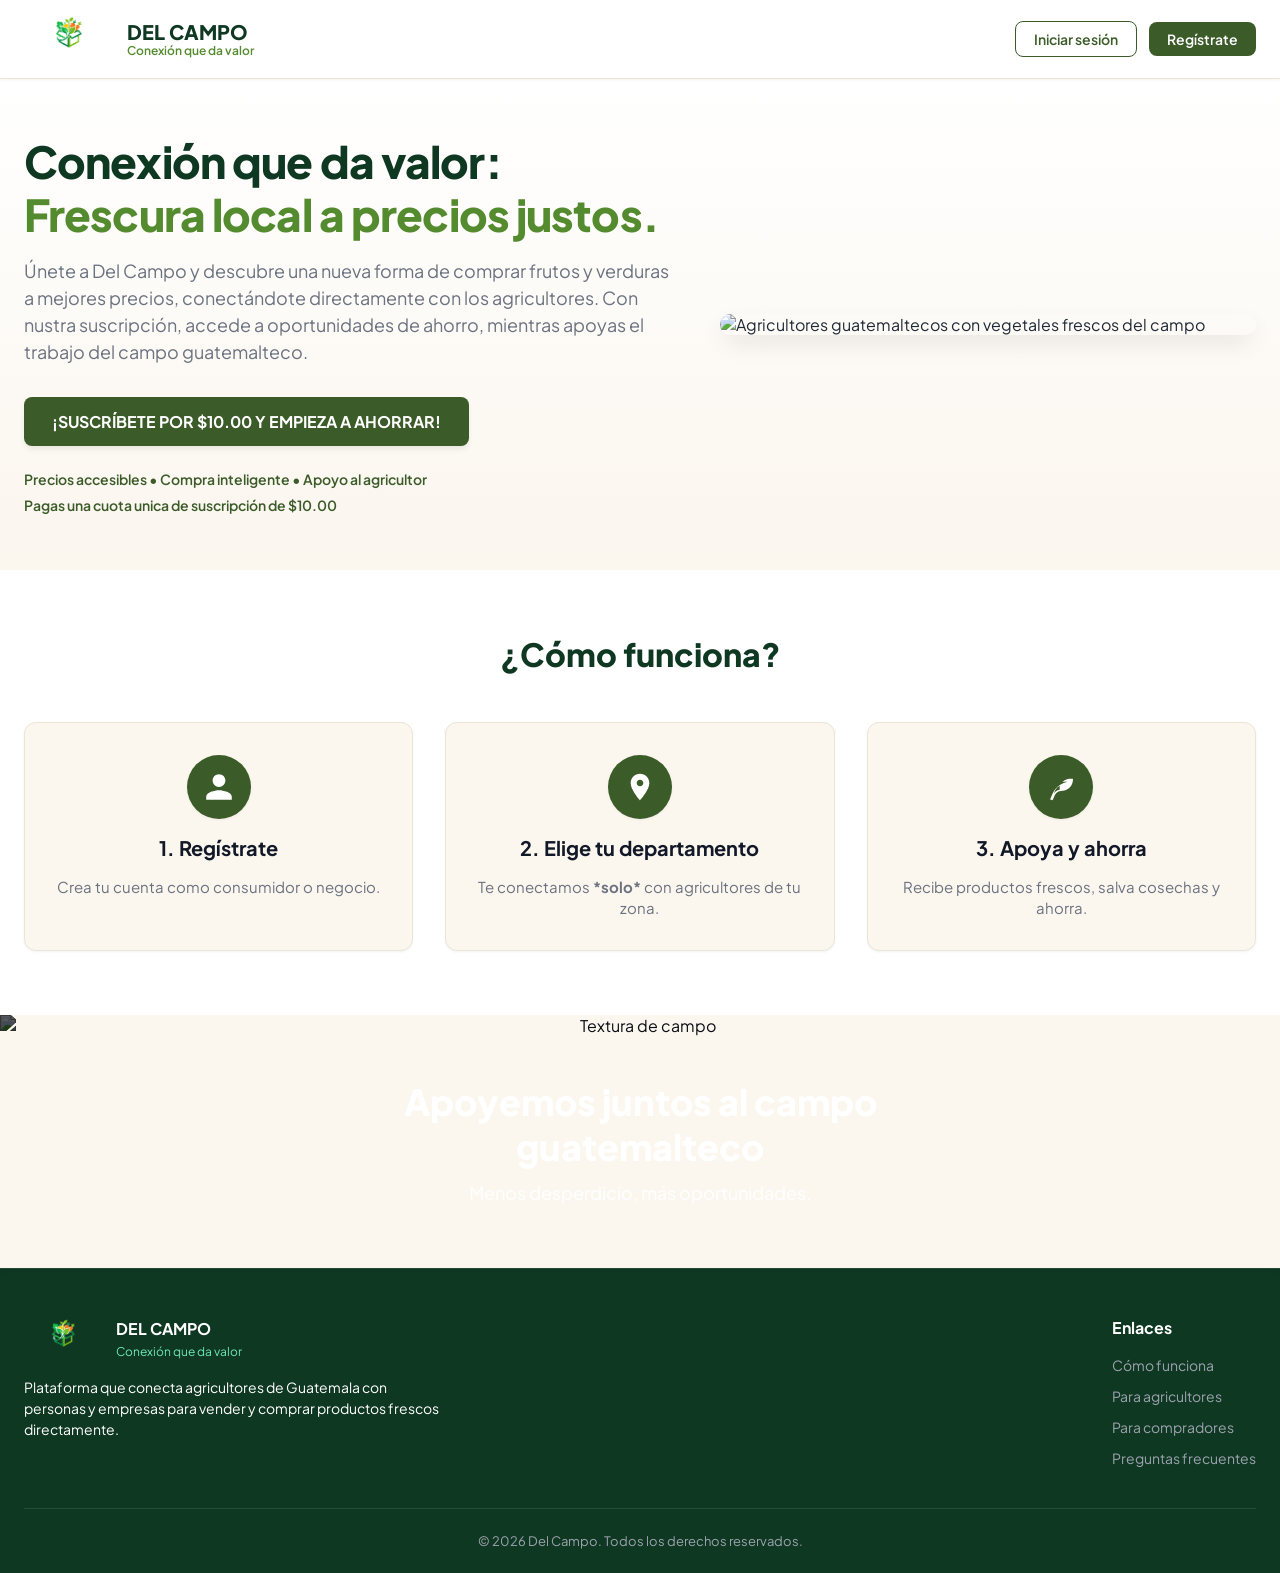
==== commit 4ee8295b: "se agrego en perfilUsuario el tracking de pedidos, se agrego en en la hoja de estilos colores y tamb" ====
--- a/perfilUsuario.html
+++ b/perfilUsuario.html
@@ -149,7 +149,8 @@
               </div>
               <div class="metric-data">
                 <span class="metric-label">Ventas del Mes</span>
-                <span class="metric-value">Q. 2,150.00</span>
+                <span id="stat-sales" class="metric-value">Q. 2,150.00</span>
+                <!-- se agrego id stat-sales (11-10-2026) -->
               </div>
             </div>
             <div class="metric-footer">
@@ -164,7 +165,8 @@
               </div>
               <div class="metric-data">
                 <span class="metric-label">Pedidos Pendientes</span>
-                <span class="metric-value">5 Pedidos</span>
+                <span id="stat-orders" class="metric-value">5 Pedidos</span>
+                <!-- se agrego id stat-orders (11-10-2026) -->
               </div>
             </div>
             <div class="metric-footer">
@@ -179,7 +181,8 @@
               </div>
               <div class="metric-data">
                 <span class="metric-label">Productos Activos</span>
-                <span class="metric-value">14 Cosechas</span>
+                <span id="stat-products" class="metric-value">14 Cosechas</span>
+                <!-- se agrego id stat-products (11-10-2026) -->
               </div>
             </div>
             <div class="metric-footer">
@@ -194,7 +197,8 @@
               </div>
               <div class="metric-data">
                 <span class="metric-label">Ingresos Totales</span>
-                <span class="metric-value">Q. 6,800.00</span>
+                <span id="stat-revenue" class="metric-value">Q. 6,800.00</span>
+                <!-- se agrego id stat-revenue (11-10-2026) -->
               </div>
             </div>
             <div class="metric-footer">
@@ -219,7 +223,7 @@
                   alt="Zanahoria Segunda" class="product-img">
                 <div class="product-details">
                   <h3 class="product-title">Zanahoria Segunda</h3>
-                  <p class="product-price"><strong>(Q.2.50/Lb)</strong> - Chimaltenango</p>
+                  <p class="product-price"><strong>(Q.2.50/Lb)</strong> Chimaltenango</p>
                   <p class="product-stock">Cantidad Disponible: <span>75 lbs</span></p>
                   <div class="product-status-row">
                     <span class="status-label">Estado:</span>
@@ -435,6 +439,81 @@
     </div>
   </div>
 
+
+  <!-- ========================================================= -->
+  <!-- MODAL DE RASTREO DE PEDIDO (TRACKING DEMO)                -->
+  <!-- ========================================================= -->
+  <div id="tracking-modal" class="modal-overlay">
+    <div class="modal-card" style="max-width: 450px;">
+
+      <!-- Botón de cerrar -->
+      <button id="close-tracking-modal" class="modal-close-btn">
+        <i class="fa-solid fa-xmark"></i>
+      </button>
+
+      <!-- Cabecera del Modal -->
+      <div class="modal-header">
+        <h2 class="modal-title" style="font-size: 1.25rem;">Estado del Pedido</h2>
+        <!-- Este texto lo cambiaremos dinámicamente con JavaScript -->
+        <p class="modal-subtitle" id="tracking-order-title">Pedido #112 - Cliente</p>
+      </div>
+
+      <!-- Línea de tiempo (Timeline) -->
+      <div class="tracking-container" style="padding: 1rem 0;">
+        <ul class="tracking-timeline">
+
+          <!-- Paso 1: Completado -->
+          <li class="tracking-step completed">
+            <div class="step-icon"><i class="fa-solid fa-check"></i></div>
+            <div class="step-content">
+              <h4>Pedido Recibido</h4>
+              <p>El cliente ha confirmado la compra.</p>
+              <span class="step-time">Hoy, 08:30 AM</span>
+            </div>
+          </li>
+
+          <!-- Paso 2: Activo (Actual) -->
+          <li class="tracking-step active">
+            <div class="step-icon"><i class="fa-solid fa-box-open"></i></div>
+            <div class="step-content">
+              <h4>En Preparación</h4>
+              <p>Estás empacando los productos frescos.</p>
+              <span class="step-time">En proceso...</span>
+            </div>
+          </li>
+
+          <!-- Paso 3: Pendiente -->
+          <li class="tracking-step">
+            <div class="step-icon"><i class="fa-solid fa-truck"></i></div>
+            <div class="step-content">
+              <h4>En Camino</h4>
+              <p>Listo para ser recogido por logística.</p>
+            </div>
+          </li>
+
+          <!-- Paso 4: Pendiente -->
+          <li class="tracking-step">
+            <div class="step-icon"><i class="fa-solid fa-house-chimney"></i></div>
+            <div class="step-content">
+              <h4>Entregado</h4>
+              <p>El cliente recibirá su pedido.</p>
+            </div>
+          </li>
+        </ul>
+      </div>
+
+      <!-- Botón de acción ficticia -->
+      <div class="modal-footer" style="justify-content: center;">
+        <button class="btn btn-primary" id="btn-update-status" style="width: 100%;">
+          Actualizar a "En Camino"
+        </button>
+      </div>
+
+    </div>
+  </div>
+
+
+
   <!-- Scripts -->
   <script src="./script/script.js"></script>
 </body>
--- a/style/style.css
+++ b/style/style.css
@@ -166,7 +166,6 @@
 /* ==========================================================================
    3. ESTILOS LANDING PAGE (index.html)
    ========================================================================== */
-/* Header Principal Landing */
 .site-header {
   background-color: #ffffff;
   border-bottom: 1px solid var(--color-border);
@@ -317,21 +316,6 @@
   background-color: var(--color-brand-button-hover);
 }
 
-/* .btn-cta-secondary {
-  padding: 0.875rem 1.75rem;
-  background-color: transparent;
-  color: var(--color-brand-button);
-  border: 2px solid var(--color-brand-button);
-  font-size: 1rem;
-  font-weight: 700;
-  border-radius: var(--radius-sm);
-  transition: all var(--transition-fast);
-}
-
-.btn-cta-secondary:hover {
-  background-color: rgba(59, 91, 40, 0.08);
-} */
-
 .hero-subtext {
   font-size: 0.875rem;
   color: var(--color-brand-button);
@@ -429,8 +413,6 @@
 /* Banner Apoyo */
 .support-banner {
   position: relative;
-  /* max-width: 1280px; */
-  /* margin: 3rem auto; */
   overflow: hidden;
   padding: 4rem 2rem;
   text-align: center;
@@ -882,28 +864,19 @@
   object-fit: cover;
 }
 
+/* Grilla del Mercado */
 .products-section .products-grid {
   display: grid;
   grid-template-columns: repeat(1, 1fr);
   gap: 1.25rem;
 }
 
-
-
-
-
-/* ==========================================================================
-   INVENTARIO CON SCROLL INTERNO INDEPENDIENTE
-   ========================================================================== */
-
-/* 1. Delimitar la altura de la cuadrícula de productos y habilitar el scroll */
 .products-grid {
-  max-height: 400px;          /* Altura máxima visible antes de activar scroll */
-  overflow-y: auto;           /* Muestra la barra de scroll vertical solo si es necesario */
-  padding-right: 0.5rem;      /* Margen interno derecho para despejar la barra de scroll */
-}
-
-/* 2. Estilizar la barra de scroll interna para un acabado limpio y moderno */
+  max-height: 520px;
+  overflow-y: auto;
+  padding-right: 0.5rem;
+}
+
 .products-grid::-webkit-scrollbar {
   width: 6px;
 }
@@ -921,9 +894,6 @@
 .products-grid::-webkit-scrollbar-thumb:hover {
   background: #94a3b8;
 }
-
-
-
 
 @media (min-width: 480px) {
   .products-section .products-grid {
@@ -1091,69 +1061,43 @@
 }
 
 /* ==========================================================================
-   5. ESTILOS EXCLUSIVOS DASHBOARD (perfilUsuario.html)
+   5. ESTILOS EXCLUSIVOS DASHBOARD (perfilUsuario.html) - MOBILE FIRST
    ========================================================================== */
 body.dashboard-body {
-  height: 100vh; /* Asegura que el body ocupe toda la altura de la ventana del navegador */
+  min-height: 100vh;
   margin: 0;
-  overflow: hidden; /* Oculta barras de scroll globales */
-  display: flex;
-  flex-direction: column;
-  min-height: 100vh;
-}
-
-@media (min-width: 768px) {
-  body.dashboard-body {
-    flex-direction: row;
-  }
-}
-
+  background-color: var(--color-bg-main);
+  display: flex;
+  flex-direction: column;
+  overflow-x: hidden;
+  overflow-y: auto;
+}
+
+/* Barra Lateral en Móviles (Header Superior Fluido) */
 .sidebar {
-  position: fixed;
-  top: 0;
-  left: 0;
-  width: 260px;               /* Ajusta al ancho que tenga tu sidebar */
-  height: 100vh;              /* Ocupa el 100% del alto de la ventana del navegador */
-  display: flex;
-  flex-direction: column;
-  justify-content: space-between;
-  z-index: 100;
+  width: 100%;
   background-color: var(--color-bg-sidebar);
-  border-right: 1px solid var(--color-border);
-  flex-shrink: 0; /* Evita que el sidebar se reduzca en pantallas pequeñas */
-}
-/* Compensación del contenedor principal para que no quede tapado por el sidebar */
-.main-content {
-  margin-left: 260px;         /* Debe ser igual o ligeramente mayor al ancho del sidebar */
-}
-
-
-
-
-
-@media (min-width: 768px) {
-  .sidebar {
-    width: 260px;
-    min-height: 100vh;
-  }
+  border-bottom: 1px solid var(--color-border);
+  z-index: 40;
 }
 
 .sidebar-top {
-  padding: 1.25rem;
+  padding: 1rem;
 }
 
 .brand-logo-container {
   display: flex;
-  flex-direction: column;
-  align-items: center;
-  gap: 0.5rem;
-  padding-bottom: 1.25rem;
-  margin-bottom: 1rem;
+  flex-direction: row;
+  align-items: center;
+  justify-content: center;
+  gap: 0.75rem;
+  padding-bottom: 0.75rem;
+  margin-bottom: 0.75rem;
   border-bottom: 1px solid var(--color-border-light);
 }
 
 .brand-logo-container .brand-logo {
-  max-width: 130px;
+  max-width: 110px;
   height: auto;
   object-fit: contain;
 }
@@ -1162,24 +1106,32 @@
   font-size: 0.75rem;
   font-weight: 600;
   color: var(--color-brand-primary);
-  text-align: center;
-}
-
+}
+
+/* Menú de navegación en móviles: Desplazable horizontalmente */
 .sidebar-nav {
   display: flex;
-  flex-direction: column;
-  gap: 0.35rem;
+  flex-direction: row;
+  overflow-x: auto;
+  gap: 0.5rem;
+  padding-bottom: 0.25rem;
+  scrollbar-width: none;
+}
+
+.sidebar-nav::-webkit-scrollbar {
+  display: none;
 }
 
 .nav-item {
   display: flex;
   align-items: center;
-  gap: 0.875rem;
-  padding: 0.65rem 1rem;
+  gap: 0.5rem;
+  padding: 0.5rem 0.85rem;
   border-radius: var(--radius-sm);
   color: var(--color-text-dark);
-  font-size: 0.875rem;
+  font-size: 0.8125rem;
   font-weight: 500;
+  white-space: nowrap;
   transition: background-color var(--transition-fast);
 }
 
@@ -1198,50 +1150,13 @@
 }
 
 .sidebar-bottom {
-  padding: 1.25rem;
-  border-top: 1px solid var(--color-border-light);
-}
-
-.help-card {
-  display: flex;
-  align-items: center;
-  gap: 0.75rem;
-  background: #edf4e8;
-  padding: 0.875rem;
-  border-radius: var(--radius-md);
-  border: 1px solid #d2e0cb;
-  transition: transform var(--transition-fast);
-}
-
-.help-card:hover {
-  transform: translateY(-2px);
-}
-
-.help-icon-wrapper {
-  width: 38px;
-  height: 38px;
-  background-color: var(--color-brand-primary);
-  color: #ffffff;
-  border-radius: 50%;
-  display: flex;
-  align-items: center;
-  justify-content: center;
-  font-size: 1.25rem;
-  flex-shrink: 0;
-}
-
-.help-title {
-  font-size: 0.8125rem;
-  font-weight: 700;
-  color: var(--color-brand-dark);
-}
-
-.help-subtitle {
-  font-size: 0.75rem;
-  color: var(--color-brand-primary);
-}
-
+  display: none; /* Se oculta en móvil para liberar pantalla útil */
+}
+
+/* Contenido Principal en Móviles */
 .main-content {
+  width: 100%;
+  margin-left: 0;
   flex: 1;
   min-width: 0;
   display: flex;
@@ -1249,14 +1164,13 @@
 }
 
 .dashboard-header {
-  padding: 1.25rem 2rem;
+  padding: 1rem 1.25rem;
   background-color: #ffffff;
   border-bottom: 1px solid var(--color-border);
   display: flex;
-  align-items: center;
-  justify-content: space-between;
-  gap: 1.5rem;
-  flex-wrap: wrap;
+  flex-direction: column;
+  align-items: stretch;
+  gap: 1rem;
 }
 
 .greeting-title {
@@ -1266,32 +1180,40 @@
 }
 
 .greeting-title h1 {
-  font-size: 1.5rem;
+  font-size: 1.35rem;
   font-weight: 800;
   color: var(--color-brand-dark);
 }
 
 .greeting-title .emoji {
-  font-size: 1.35rem;
+  font-size: 1.25rem;
 }
 
 .greeting-subtitle {
-  font-size: 0.875rem;
+  font-size: 0.8125rem;
   color: var(--color-text-muted);
-  margin-top: 0.25rem;
+  margin-top: 0.2rem;
+}
+
+.dashboard-header .header-actions {
+  display: flex;
+  align-items: center;
+  justify-content: space-between;
+  gap: 0.75rem;
+  flex-wrap: wrap;
 }
 
 .icon-btn {
   position: relative;
-  width: 42px;
-  height: 42px;
+  width: 40px;
+  height: 40px;
   border-radius: 50%;
   border: 1px solid #e5e7eb;
   background-color: #ffffff;
   display: flex;
   align-items: center;
   justify-content: center;
-  font-size: 1.25rem;
+  font-size: 1.2rem;
   color: #374151;
   transition: background-color var(--transition-fast);
 }
@@ -1318,78 +1240,29 @@
   border: 2px solid #ffffff;
 }
 
-.user-profile-menu {
-  display: flex;
-  align-items: center;
-  gap: 0.75rem;
-  padding: 0.35rem 0.75rem;
-  border: 1px solid #e5e7eb;
-  border-radius: var(--radius-full);
-  background-color: #ffffff;
-  cursor: pointer;
-}
-
-.profile-avatar {
-  width: 40px;
-  height: 40px;
-  border-radius: 50%;
-  object-fit: cover;
-  border: 1px solid var(--color-border);
-  flex-shrink: 0;
-}
-
-.profile-info {
-  display: flex;
-  flex-direction: column;
-  line-height: 1.2;
-}
-
-.profile-name {
-  font-size: 0.875rem;
-  font-weight: 700;
-  color: #111827;
-}
-
-.profile-role {
-  font-size: 0.75rem;
-  color: var(--color-text-muted);
-}
-
-.profile-arrow {
-  font-size: 0.875rem;
-  color: #9ca3af;
-}
-
 .dashboard-container {
-  padding: 2rem;
-  display: flex;
-  flex-direction: column;
-  gap: 2rem;
-  overflow-y: auto;
+  padding: 1.25rem;
+  display: flex;
+  flex-direction: column;
+  gap: 1.5rem;
 }
 
 .section-title {
   font-size: 1.125rem;
   font-weight: 800;
   color: var(--color-brand-dark);
-  margin-bottom: 1rem;
+  margin-bottom: 0.85rem;
 }
 
 .metrics-grid {
   display: grid;
   grid-template-columns: repeat(1, 1fr);
-  gap: 1.25rem;
-}
-
-@media (min-width: 640px) {
+  gap: 1rem;
+}
+
+@media (min-width: 550px) {
   .metrics-grid {
     grid-template-columns: repeat(2, 1fr);
-  }
-}
-
-@media (min-width: 1024px) {
-  .metrics-grid {
-    grid-template-columns: repeat(4, 1fr);
   }
 }
 
@@ -1477,13 +1350,7 @@
 .dashboard-split {
   display: grid;
   grid-template-columns: 1fr;
-  gap: 2rem;
-}
-
-@media (min-width: 1100px) {
-  .dashboard-split {
-    grid-template-columns: 2.2fr 1fr;
-  }
+  gap: 1.5rem;
 }
 
 .inventory-section .products-grid {
@@ -1492,7 +1359,7 @@
   gap: 1.25rem;
 }
 
-@media (min-width: 640px) {
+@media (min-width: 550px) {
   .inventory-section .products-grid {
     grid-template-columns: repeat(2, 1fr);
   }
@@ -1507,14 +1374,6 @@
   flex-direction: column;
   justify-content: space-between;
   box-shadow: var(--shadow-sm);
-  transition:
-    transform var(--transition-fast),
-    box-shadow var(--transition-fast);
-}
-
-.inventory-section .product-card:hover {
-  transform: translateY(-2px);
-  box-shadow: var(--shadow-md);
 }
 
 .product-card-top {
@@ -1596,7 +1455,6 @@
   align-items: center;
   justify-content: center;
   gap: 0.35rem;
-  transition: all var(--transition-fast);
 }
 
 .edit-btn {
@@ -1605,19 +1463,10 @@
   color: #374151;
 }
 
-.edit-btn:hover {
-  background-color: #f3f4f6;
-  color: #111827;
-}
-
 .cancel-btn {
   background-color: #fef2f2;
   border: 1px solid #fca5a5;
   color: #dc2626;
-}
-
-.cancel-btn:hover {
-  background-color: #fee2e2;
 }
 
 .orders-list {
@@ -1670,35 +1519,152 @@
 }
 
 /* ==========================================================================
-   MODALES Y FORMULARIOS (Control de Visibilidad Ajustado)
+   6. ADAPTACIÓN ESCRITORIO DEL DASHBOARD (>= 768px)
+   ========================================================================== */
+@media (min-width: 768px) {
+  body.dashboard-body {
+    flex-direction: row;
+    height: 100vh;
+    overflow: hidden;
+  }
+
+  .sidebar {
+    position: fixed;
+    top: 0;
+    left: 0;
+    width: 260px;
+    height: 100vh;
+    display: flex;
+    flex-direction: column;
+    justify-content: space-between;
+    border-right: 1px solid var(--color-border);
+    border-bottom: none;
+  }
+
+  .sidebar-top {
+    padding: 1.25rem;
+  }
+
+  .brand-logo-container {
+    flex-direction: column;
+    padding-bottom: 1.25rem;
+    margin-bottom: 1rem;
+  }
+
+  .brand-logo-container .brand-logo {
+    max-width: 130px;
+  }
+
+  .sidebar-nav {
+    flex-direction: column;
+    overflow-x: visible;
+    gap: 0.35rem;
+  }
+
+  .nav-item {
+    padding: 0.65rem 1rem;
+    font-size: 0.875rem;
+  }
+
+  .sidebar-bottom {
+    display: block;
+    padding: 1.25rem;
+    border-top: 1px solid var(--color-border-light);
+  }
+
+  .help-card {
+    display: flex;
+    align-items: center;
+    gap: 0.75rem;
+    background: #edf4e8;
+    padding: 0.875rem;
+    border-radius: var(--radius-md);
+    border: 1px solid #d2e0cb;
+  }
+
+  .help-icon-wrapper {
+    width: 38px;
+    height: 38px;
+    background-color: var(--color-brand-primary);
+    color: #ffffff;
+    border-radius: 50%;
+    display: flex;
+    align-items: center;
+    justify-content: center;
+    font-size: 1.25rem;
+    flex-shrink: 0;
+  }
+
+  .help-title {
+    font-size: 0.8125rem;
+    font-weight: 700;
+    color: var(--color-brand-dark);
+  }
+
+  .help-subtitle {
+    font-size: 0.75rem;
+    color: var(--color-brand-primary);
+  }
+
+  .main-content {
+    margin-left: 260px;
+    height: 100vh;
+    overflow-y: auto;
+  }
+
+  .dashboard-header {
+    padding: 1.25rem 2rem;
+    flex-direction: row;
+    align-items: center;
+    justify-content: space-between;
+  }
+
+  .dashboard-header .header-actions {
+    justify-content: flex-end;
+  }
+
+  .dashboard-container {
+    padding: 2rem;
+    gap: 2rem;
+  }
+}
+
+@media (min-width: 1024px) {
+  .metrics-grid {
+    grid-template-columns: repeat(4, 1fr);
+  }
+}
+
+@media (min-width: 1100px) {
+  .dashboard-split {
+    grid-template-columns: 2.2fr 1fr;
+  }
+}
+
+/* ==========================================================================
+   7. MODALES Y FORMULARIOS (ESTILOS CONSOLIDADOS)
    ========================================================================== */
 .modal-overlay {
-  display: flex; /* Utiliza flexbox para centrar el contenido del modal */
-  position: fixed; /* Fija la superposición en toda la pantalla */
-  inset: 0;/* Equivalente a top: 0; right: 0; bottom: 0; left: 0; */
-  z-index: 100; /* Asegura que la superposición esté por encima de otros elementos */
-  align-items: center; /* Centra verticalmente el contenido del modal */
-  justify-content: center; /* Centra horizontalmente el contenido del modal */
+  display: flex;
+  position: fixed;
+  inset: 0;
+  z-index: 100;
+  align-items: center;
+  justify-content: center;
   background-color: rgba(0, 0, 0, 0.6);
-  backdrop-filter: blur(5px); /* Aplica un desenfoque al fondo detrás del modal */
-  padding: 1rem; /* Añade un poco de espacio alrededor del modal */
-  opacity: 0; /* Inicialmente invisible */
-  visibility: hidden; /* Inicialmente no visible */
-  pointer-events: none; /* Evita la interacción cuando está oculto */
-  
-  /* transition: opacity 0.3s ease, visibility 0.3s ease; */
+  backdrop-filter: blur(5px);
+  padding: 1rem;
+  opacity: 0;
+  visibility: hidden;
+  pointer-events: none;
+  transition: opacity 0.05s ease,
+  visibility 0.1s ease;
 }
 
 .modal-overlay.active {
   opacity: 1;
   visibility: visible;
   pointer-events: auto;
-}
-
-.modal-overlay.hidden {
-  opacity: 0;
-  visibility: hidden !important;
-  pointer-events: none !important;
 }
 
 .modal-card {
@@ -1706,7 +1672,7 @@
   background-color: #ffffff;
   border-radius: var(--radius-lg);
   padding: 2rem 1.75rem 1.75rem;
-  max-width: 500px;
+  max-width: 540px;
   width: 100%;
   box-shadow: var(--shadow-lg);
   max-height: 90vh;
@@ -1716,61 +1682,59 @@
   gap: 1.25rem;
 }
 
-/* Botón cerrar modal */
+.modal-close-btn,
 .btn-close-modal {
   position: absolute;
-  top: 1rem;
-  right: 1rem;
-  width: 32px;
-  height: 32px;
+  top: 1.25rem;
+  right: 1.25rem;
+  background-color: #f1f5f9;
+  border: none;
+  width: 36px;
+  height: 36px;
   border-radius: 50%;
-  background-color: #f3f4f6;
-  color: #6b7280;
   display: flex;
   align-items: center;
   justify-content: center;
-  transition: all var(--transition-fast);
-  border: none;
+  font-size: 1.25rem;
+  color: #64748b;
   cursor: pointer;
+  transition:
+    background-color 0.2s ease,
+    color 0.2s ease;
   z-index: 10;
 }
 
+.modal-close-btn:hover,
 .btn-close-modal:hover {
-  background-color: #e5e7eb;
-  color: #111827;
-}
-
-/* Header Modal Autenticación */
+  background-color: #e2e8f0;
+  color: #0f172a;
+}
+
 .modal-header {
-  display: flex;
-  flex-direction: column;
-  align-items: center;
   text-align: center;
   border-bottom: 1px solid var(--color-border);
-  padding-bottom: 1.25rem;
-}
-
-.modal-header img {
-  max-width: 90px;
-  height: auto;
-  object-fit: contain;
-  margin-bottom: 0.75rem;
-  border-radius: var(--radius-sm);
+  padding-bottom: 1rem;
+}
+
+.modal-logo {
+  height: 52px;
+  width: auto;
+  margin: 0 auto 0.75rem auto;
+  display: block;
 }
 
 .modal-title {
-  font-size: 1.25rem;
-  font-weight: 800;
+  font-size: 1.35rem;
+  font-weight: 700;
   color: var(--color-brand-dark);
+  margin-bottom: 0.35rem;
 }
 
 .modal-subtitle {
-  font-size: 0.8125rem;
+  font-size: 0.85rem;
   color: var(--color-text-muted);
-  margin-top: 0.25rem;
-}
-
-/* Pestañas Login / Registro */
+}
+
 .modal-tabs {
   display: flex;
   border-bottom: 2px solid var(--color-border);
@@ -1795,7 +1759,6 @@
   font-weight: 700;
 }
 
-/* Selector de Rol */
 .role-selector {
   display: flex;
   gap: 0.5rem;
@@ -1822,7 +1785,36 @@
   font-weight: 700;
 }
 
-/* Inputs y Formularios Generales Modal */
+.btn-submit {
+  width: 100%;
+  padding: 0.75rem;
+  background-color: var(--color-brand-primary);
+  color: #ffffff;
+  font-weight: 700;
+  font-size: 0.9375rem;
+  border-radius: var(--radius-sm);
+  border: none;
+  margin-top: 0.5rem;
+  transition: background-color var(--transition-fast);
+}
+.btn-submit:hover {
+  background-color: var(--color-brand-dark);
+  color: #ffffff;
+}
+
+.modal-footer-text {
+  text-align: center;
+  font-size: 0.8125rem;
+  color: var(--color-text-muted);
+  margin-top: 0.75rem;
+}
+.link-action {
+  color: var(--color-brand-primary);
+  font-weight: 600;
+  cursor: pointer;
+  text-decoration: underline;
+}
+
 .modal-form,
 form {
   display: flex;
@@ -1848,6 +1840,10 @@
   display: flex;
   flex-direction: column;
   gap: 0.35rem;
+}
+.phone-group {
+    display: flex;
+    align-items: center;
 }
 
 .form-label {
@@ -1871,6 +1867,17 @@
   color: var(--color-text-dark);
   transition: border-color var(--transition-fast);
 }
+.phone-prefix {
+    background-color: #f3f4f6;
+    border: 1px solid #d1d5db;
+    border-right: none;
+    border-radius: var(--radius-sm) 0 0 var(--radius-sm);
+    padding: 0.65rem 0.625rem;
+    font-size: 0.875rem;
+    color: #6b7280;
+    font-weight: 600;
+}
+
 
 .form-control:focus,
 .form-input:focus,
@@ -1880,65 +1887,6 @@
   box-shadow: 0 0 0 3px rgba(85, 139, 47, 0.15);
 }
 
-.phone-group {
-  display: flex;
-  align-items: center;
-}
-
-.phone-prefix {
-  background-color: #f3f4f6;
-  border: 1px solid #d1d5db;
-  border-right: none;
-  border-radius: var(--radius-sm) 0 0 var(--radius-sm);
-  padding: 0.65rem 0.625rem;
-  font-size: 0.875rem;
-  color: #6b7280;
-  font-weight: 600;
-}
-
-.phone-group .form-input {
-  border-radius: 0 var(--radius-sm) var(--radius-sm) 0;
-}
-
-.btn-submit {
-  width: 100%;
-  padding: 0.75rem;
-  background-color: var(--color-brand-primary);
-  color: #ffffff;
-  font-weight: 700;
-  font-size: 0.9375rem;
-  border-radius: var(--radius-sm);
-  border: none;
-  margin-top: 0.5rem;
-  transition: background-color var(--transition-fast);
-}
-
-.btn-submit:hover {
-  background-color: var(--color-brand-hover);
-}
-
-.btn-submit-dark {
-  background-color: var(--color-brand-button);
-}
-
-.btn-submit-dark:hover {
-  background-color: var(--color-brand-button-hover);
-}
-
-.modal-footer-text {
-  text-align: center;
-  font-size: 0.8125rem;
-  color: var(--color-text-muted);
-  margin-top: 0.75rem;
-}
-
-.link-action {
-  color: var(--color-brand-primary);
-  font-weight: 600;
-  cursor: pointer;
-  text-decoration: underline;
-}
-
 .textarea {
   resize: vertical;
   min-height: 70px;
@@ -1988,100 +1936,14 @@
   margin-top: 0.5rem;
 }
 
-
-
-
-
-
-
-
-
 /* ==========================================================================
-   ESTILOS DE CABECERA Y BOTÓN DE CIERRE EN MODALES
+   8. DROPDOWN DE MI CUENTA Y SELECCIÓN DE UBICACIÓN
    ========================================================================== */
-
-/* 1. Tarjeta modal con posición relativa como contenedor de referencia */
-.modal-card {
-  position: relative; /* Indispensable para posicionar la 'X' de forma absoluta */
-  background-color: #ffffff;
-  border-radius: 16px;
-  padding: 2rem;
-  width: 100%;
-  max-width: 580px;
-  max-height: 90vh;
-  overflow-y: auto;
-  box-shadow: 0 20px 25px -5px rgba(0, 0, 0, 0.1), 0 10px 10px -5px rgba(0, 0, 0, 0.04);
-}
-
-/* 2. Botón 'X' anclado fija a la esquina superior derecha */
-.modal-close-btn {
-  position: absolute;
-  top: 1.25rem;
-  right: 1.25rem;
-  background-color: #f1f5f9;
-  border: none;
-  width: 36px;
-  height: 36px;
-  border-radius: 50%;
-  display: flex;
-  align-items: center;
-  justify-content: center;
-  font-size: 1.25rem;
-  color: #64748b;
-  cursor: pointer;
-  transition: background-color 0.2s ease, color 0.2s ease;
-  z-index: 10;
-}
-
-.modal-close-btn:hover {
-  background-color: #e2e8f0;
-  color: #0f172a;
-}
-
-/* 3. Cabecera centrada */
-.modal-header {
-  text-align: center;
-  margin-bottom: 1.5rem;
-  padding-bottom: 1rem;
-  border-bottom: 1px solid #e2e8f0;
-}
-
-/* 4. Logo dentro del Modal */
-.modal-logo {
-  height: 52px;
-  width: auto;
-  margin: 0 auto 0.75rem auto;
-  display: block;
-}
-
-.modal-title {
-  font-size: 1.35rem;
-  font-weight: 700;
-  color: #1e3a29;
-  margin: 0 0 0.35rem 0;
-}
-
-.modal-subtitle {
-  font-size: 0.9rem;
-  color: #64748b;
-  margin: 0;
-}
-
-
-
-
-
-/* ==========================================================================
-   DROPDOWN DE MI CUENTA Y PERFIL
-   ========================================================================== */
-
-/* Contenedor relativo */
 .user-dropdown-container {
   position: relative;
   display: inline-block;
 }
 
-/* Botón principal de usuario */
 .user-menu-btn {
   display: flex;
   align-items: center;
@@ -2098,7 +1960,6 @@
   background-color: #f1f5f9;
 }
 
-/* Avatar del usuario */
 .user-avatar-img {
   width: 38px;
   height: 38px;
@@ -2119,7 +1980,6 @@
   transition: transform 0.2s ease;
 }
 
-/* Menú flotante (Oculto por defecto) */
 .user-dropdown-menu {
   display: none;
   position: absolute;
@@ -2129,7 +1989,9 @@
   background-color: #ffffff;
   border: 1px solid #e2e8f0;
   border-radius: 12px;
-  box-shadow: 0 10px 15px -3px rgba(0, 0, 0, 0.1), 0 4px 6px -2px rgba(0, 0, 0, 0.05);
+  box-shadow:
+    0 10px 15px -3px rgba(0, 0, 0, 0.1),
+    0 4px 6px -2px rgba(0, 0, 0, 0.05);
   padding: 0.75rem;
   z-index: 1000;
 }
@@ -2138,7 +2000,6 @@
   display: block;
 }
 
-/* Encabezado dentro del desplegable */
 .dropdown-header {
   padding: 0.25rem 0.5rem;
 }
@@ -2163,7 +2024,6 @@
   margin: 0.5rem 0;
 }
 
-/* Opciones del menú */
 .dropdown-links {
   list-style: none;
   padding: 0;
@@ -2184,7 +2044,9 @@
   border: none;
   border-radius: 6px;
   cursor: pointer;
-  transition: background-color 0.15s ease, color 0.15s ease;
+  transition:
+    background-color 0.15s ease,
+    color 0.15s ease;
 }
 
 .dropdown-links a:hover {
@@ -2201,15 +2063,6 @@
   background-color: #fef2f2;
   color: #991b1b;
 }
-
-
-
-
-
-
-/* ==========================================================================
-   MODAL DE SELECCIÓN DE DEPARTAMENTOS / UBICACIÓN
-   ========================================================================== */
 
 .modal-location-card {
   max-width: 620px;
@@ -2258,17 +2111,104 @@
   color: #ffffff;
 }
 
-/* Estado Vacío cuando no hay cosechas en un departamento */
-.no-products-msg {
-  grid-column: 1 / -1;
-  text-align: center;
-  padding: 3rem 1rem;
+
+
+
+
+
+
+/* ==========================================================================
+   ESTILOS PARA EL TIMELINE DE RASTREO (TRACKING DEMO)
+   ========================================================================== */
+.tracking-timeline {
+  list-style: none;
+  padding: 0;
+  margin: 0;
+  position: relative;
+}
+
+/* Esta es la línea vertical gris que conecta todo */
+.tracking-timeline::before {
+  content: '';
+  position: absolute;
+  top: 0;
+  bottom: 0;
+  left: 19px; /* Centra la línea justo a la mitad del icono de 40px */
+  width: 2px;
+  background-color: #e2e8f0;
+  z-index: 1;
+}
+
+.tracking-step {
+  display: flex;
+  gap: 1rem;
+  margin-bottom: 1.5rem;
+  position: relative;
+  z-index: 2; /* Asegura que el paso esté por encima de la línea */
+}
+
+.tracking-step:last-child {
+  margin-bottom: 0;
+}
+
+.step-icon {
+  width: 40px;
+  height: 40px;
+  border-radius: 50%;
+  background-color: #f1f5f9;
+  color: #94a3b8;
+  display: flex;
+  align-items: center;
+  justify-content: center;
+  font-size: 1rem;
+  border: 2px solid #ffffff; /* Borde blanco para separar el icono de la línea gris */
+  flex-shrink: 0;
+  transition: all 0.3s ease;
+}
+
+.step-content {
+  display: flex;
+  flex-direction: column;
+  gap: 0.2rem;
+  padding-top: 0.2rem;
+}
+
+.step-content h4 {
+  font-size: 0.95rem;
+  font-weight: 700;
+  color: #475569;
+  margin: 0;
+}
+
+.step-content p {
+  font-size: 0.8rem;
   color: #64748b;
-}
-
-.no-products-msg i {
-  font-size: 3rem;
-  color: #cbd5e1;
-  margin-bottom: 0.75rem;
-  display: block;
+  margin: 0;
+  line-height: 1.3;
+}
+
+.step-time {
+  font-size: 0.75rem;
+  color: #94a3b8;
+  font-weight: 600;
+  margin-top: 0.2rem;
+}
+
+/* = ESTADO: COMPLETADO = */
+.tracking-step.completed .step-icon {
+  background-color: var(--color-brand-primary); /* Verde */
+  color: #ffffff;
+}
+.tracking-step.completed .step-content h4 {
+  color: #1e293b;
+}
+
+/* = ESTADO: ACTIVO (El paso actual) = */
+.tracking-step.active .step-icon {
+  background-color: var(--color-amber); /* Naranja */
+  color: #ffffff;
+  box-shadow: 0 0 0 4px rgba(232, 163, 74, 0.2); /* Da un efecto de "resplandor" */
+}
+.tracking-step.active .step-content h4 {
+  color: #1e293b;
 }
